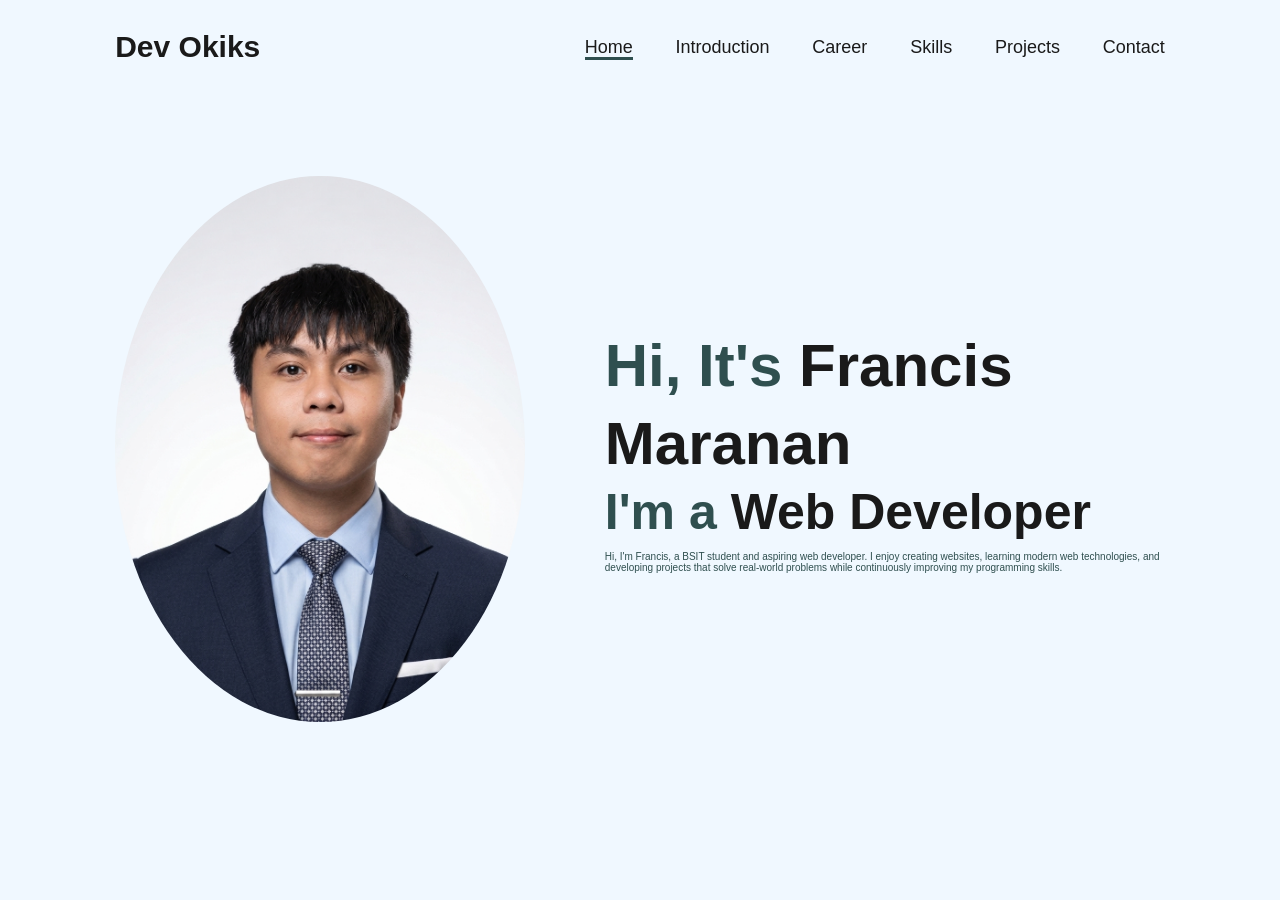
==== index.html @ 7213da3c "introduction working" ====
<!DOCTYPE html>
<html lang="en">
<head>
    <meta charset="UTF-8">
    <meta name="viewport" content="width=device-width, initial-scale=1.0">
    <link rel="stylesheet" href="css/style.css">
    <title>Portfolio</title>
</head>
<body>
    <header>
        <a href="#" class="logo">Dev Okiks</a>

        <nav>
            <a href="" class="active">Home</a>
            <a href="/views/introduction.html">Introduction</a>
            <a href="#">Career</a>
            <a href="#">Skills</a>
            <a href="#">Projects</a>
            <a href="#">Contact</a>
        </nav>
    </header>
    <section class="home">
        <div class="home-img">
            <img src="assets/images/profile.png" alt="">
        </div>
        <div class="home-content">
            <h1>Hi, It's <span>Francis Maranan</span></h1>
            <h3 class="typing-text">I'm a <span> </span></h3>
            <p>Hi, I'm Francis, a BSIT student and aspiring web developer. I enjoy creating websites, learning modern web technologies, and developing projects that solve real-world problems while continuously improving my programming skills.</p>
        </div>
    </section>
</body>
</html>
---- css/style.css ----
*{
    margin: 0;
    padding: 0;
    box-sizing: border-box;
    text-decoration: none;
    border: none;
    outline: none;
    font-family: 'Poppins', sans-serif;
}

html{
    font-size: 62.5%;
}

body{
    width: 100%;
    height: 100vh;
    overflow-x: hidden;
    background-color: aliceblue;
    color: #2F4F4F;
}

header{
    margin-top: 20px;
    position: fixed;
    top: 0;
    left: 0;
    width: 100%;
    padding: 1rem 9%;
    background-color: transparent;
    filter: drop-shadow(10px);
    display: flex;
    justify-content: space-between;
    align-items: center;
    z-index: 100;
}

.logo{
    font-size: 3rem;
    color: #1A1A1A ;
    font-weight: 800;
    cursor: pointer;
    transition: 0.5 ease;
}

.logo:hover{
    transform: scale(1.1);
}

nav a{
    font-size: 1.8rem;
    color: #1A1A1A  ;
    margin-left: 4rem;
    font-weight: 500;
    transition: 0.3 ease;
    border-bottom: 3px solid transparent;
}

nav a:hover,
nav a.active{
    color: #1A1A1A;
    border-bottom: 3px solid #2F4F4F;

}

section{
    min-height: 100vh;
    padding: 5rem 9% 5rem;
}

.home{
    display: flex;
    justify-content: center;
    align-items: center;
    gap: 8rem;
    background-color: aliceblue;
}

.home .home-content h1{
    font-size: 6rem;
    font-weight: 700;
    line-height: 1.3;
}

span{
    color: #1A1A1A;
}

.home-content h3{
    font-size: 5rem;
    margin-bottom: 1rem;
    font-weight: 700;
}

.home-img{
    border-radius: 50%;
}

.home-img img{
    position: relative;
    width: 32vw;
    border-radius: 50%;
    box-shadow: 0 0 25px solid #1A1A1A;
    cursor: pointer;
    transition: 0.2s linear;
}

.home-img img:hover{
    font-size: 1.8rem;
    font-weight: 500;
}

.typing-text{
    font-size: 34px;
    font-weight: 600;
    min-width: 280px;
}

.typing-text span{
    position: relative;
}

.typing-text span::before{
    content: "Web Developer";
    color: #1A1A1A; 
}
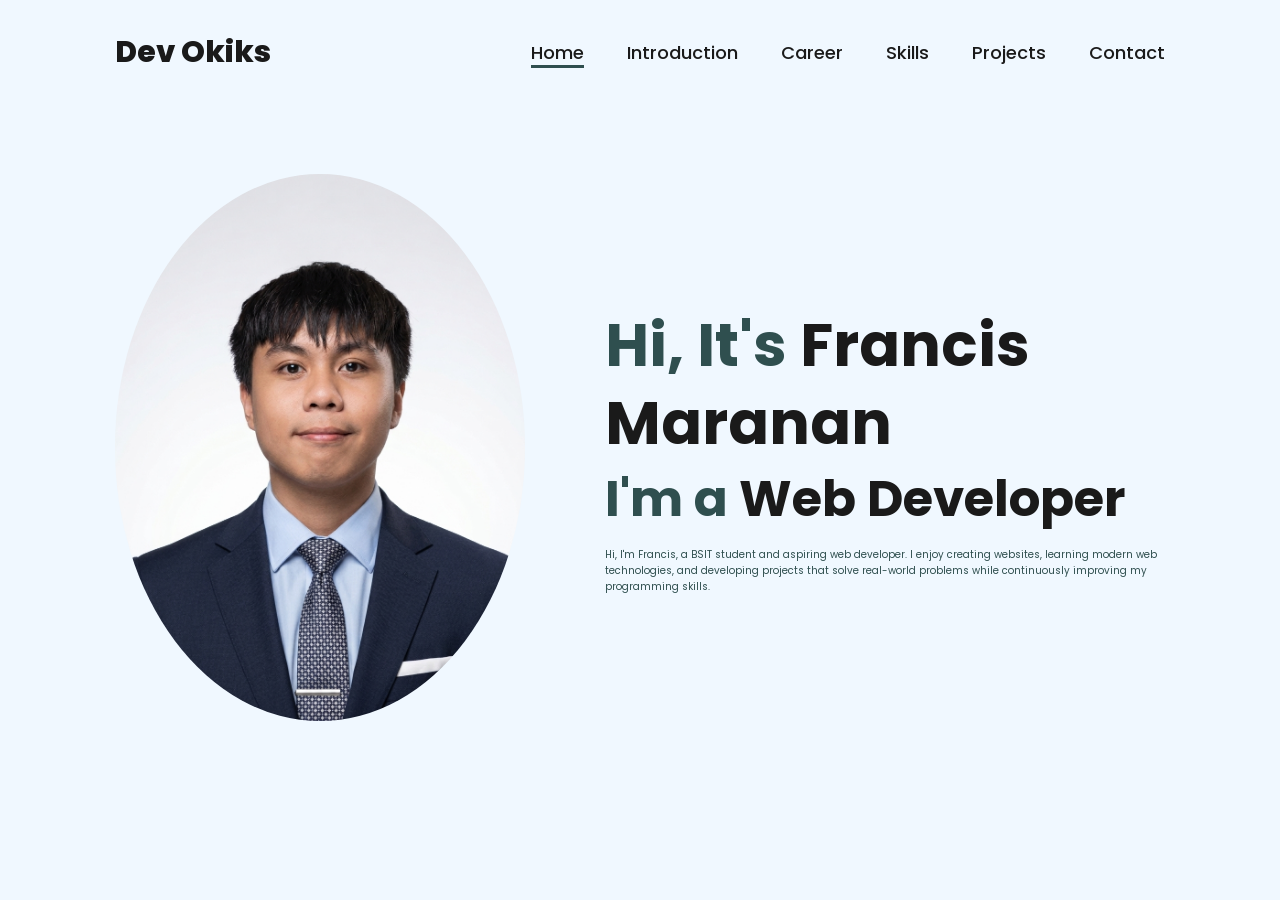
==== commit 7b6a2241: "Views Have been updated all working" ====
--- a/index.html
+++ b/index.html
@@ -4,6 +4,7 @@
     <meta charset="UTF-8">
     <meta name="viewport" content="width=device-width, initial-scale=1.0">
     <link rel="stylesheet" href="css/style.css">
+    <link rel="stylesheet" href="https://cdnjs.cloudflare.com/ajax/libs/font-awesome/6.5.2/css/all.min.css">
     <title>Portfolio</title>
 </head>
 <body>
@@ -12,11 +13,11 @@
 
         <nav>
             <a href="" class="active">Home</a>
-            <a href="/views/introduction.html">Introduction</a>
-            <a href="#">Career</a>
-            <a href="#">Skills</a>
-            <a href="#">Projects</a>
-            <a href="#">Contact</a>
+            <a href="views/introduction.html">Introduction</a>
+            <a href="views/career.html">Career</a>
+            <a href="views/skills.html">Skills</a>
+            <a href="views/skills.html">Projects</a>
+            <a href="views/contact.html">Contact</a>
         </nav>
     </header>
     <section class="home">
--- a/css/style.css
+++ b/css/style.css
@@ -1,3 +1,5 @@
+@import url('https://fonts.googleapis.com/css2?family=Poppins%3Awght%40100%3B200%3B300%3B400%3B500%3B600&display=swap%27%29%3B');
+
 *{
     margin: 0;
     padding: 0;
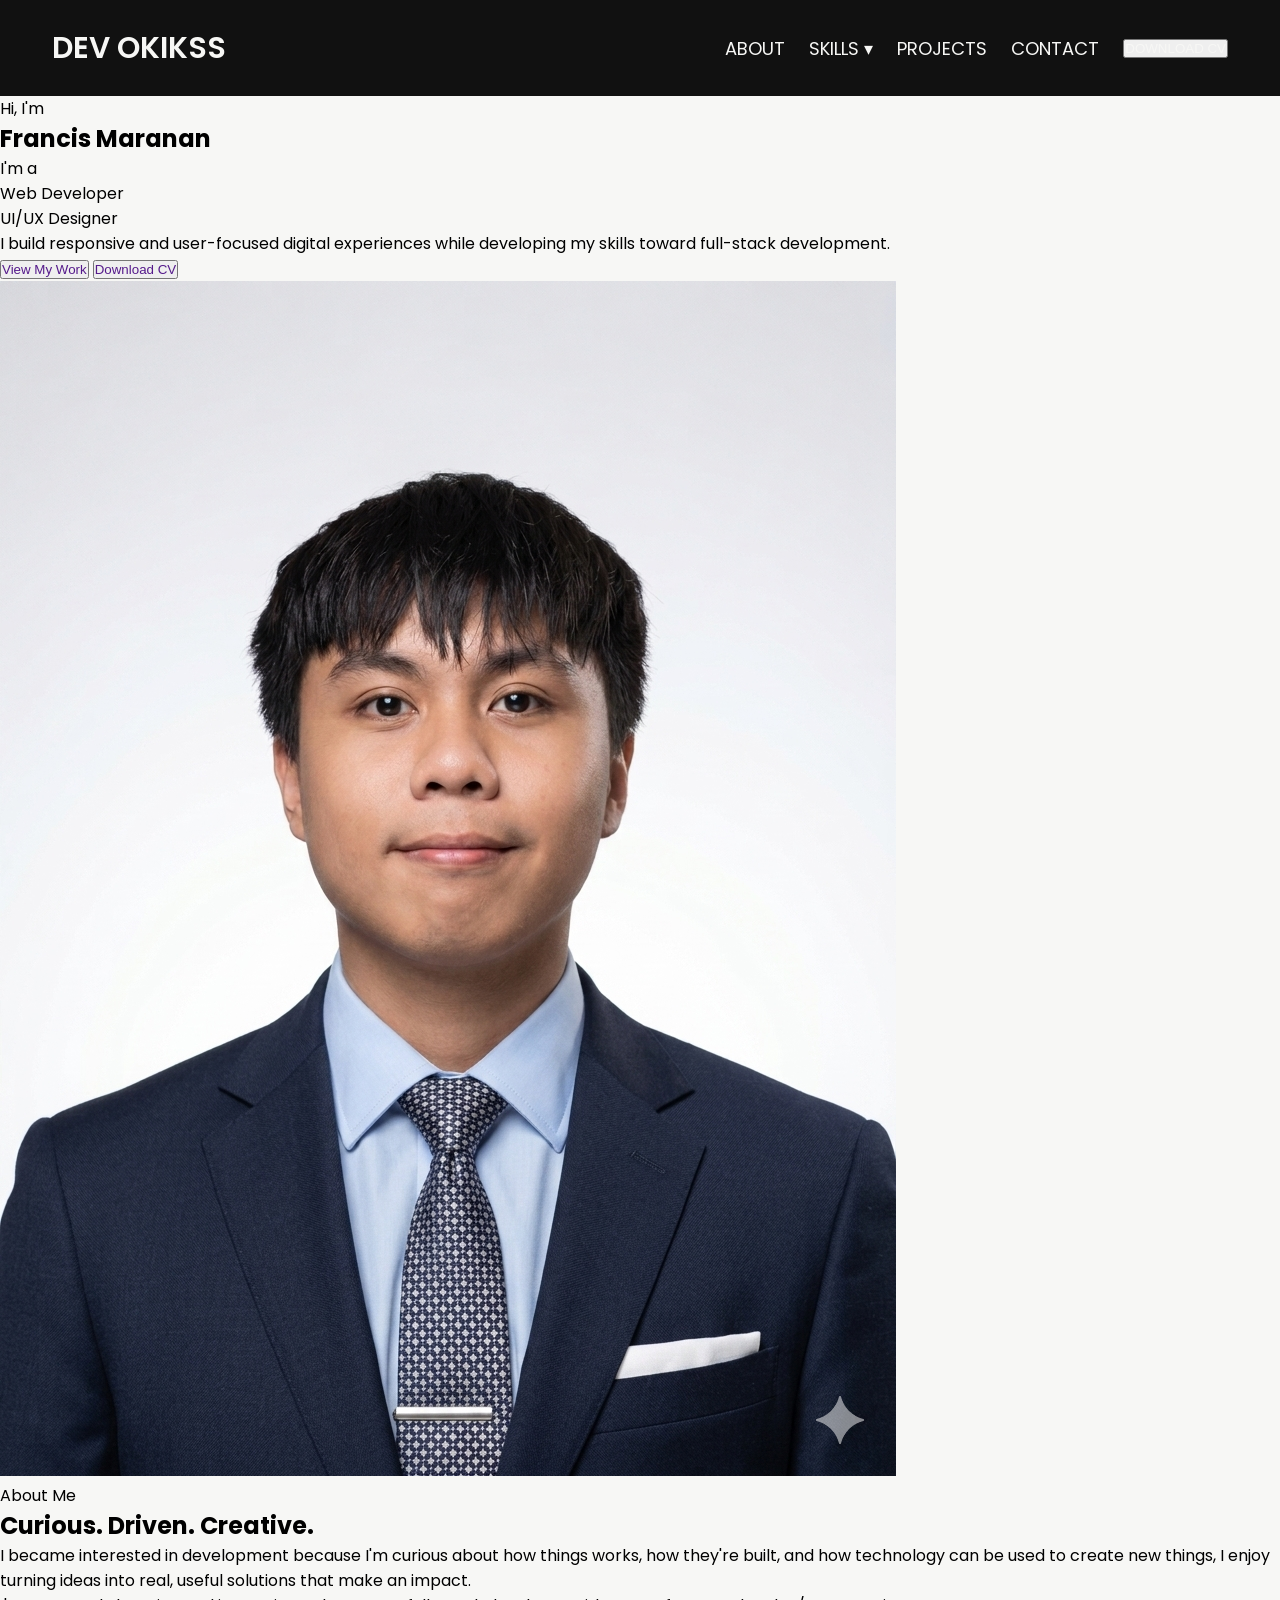
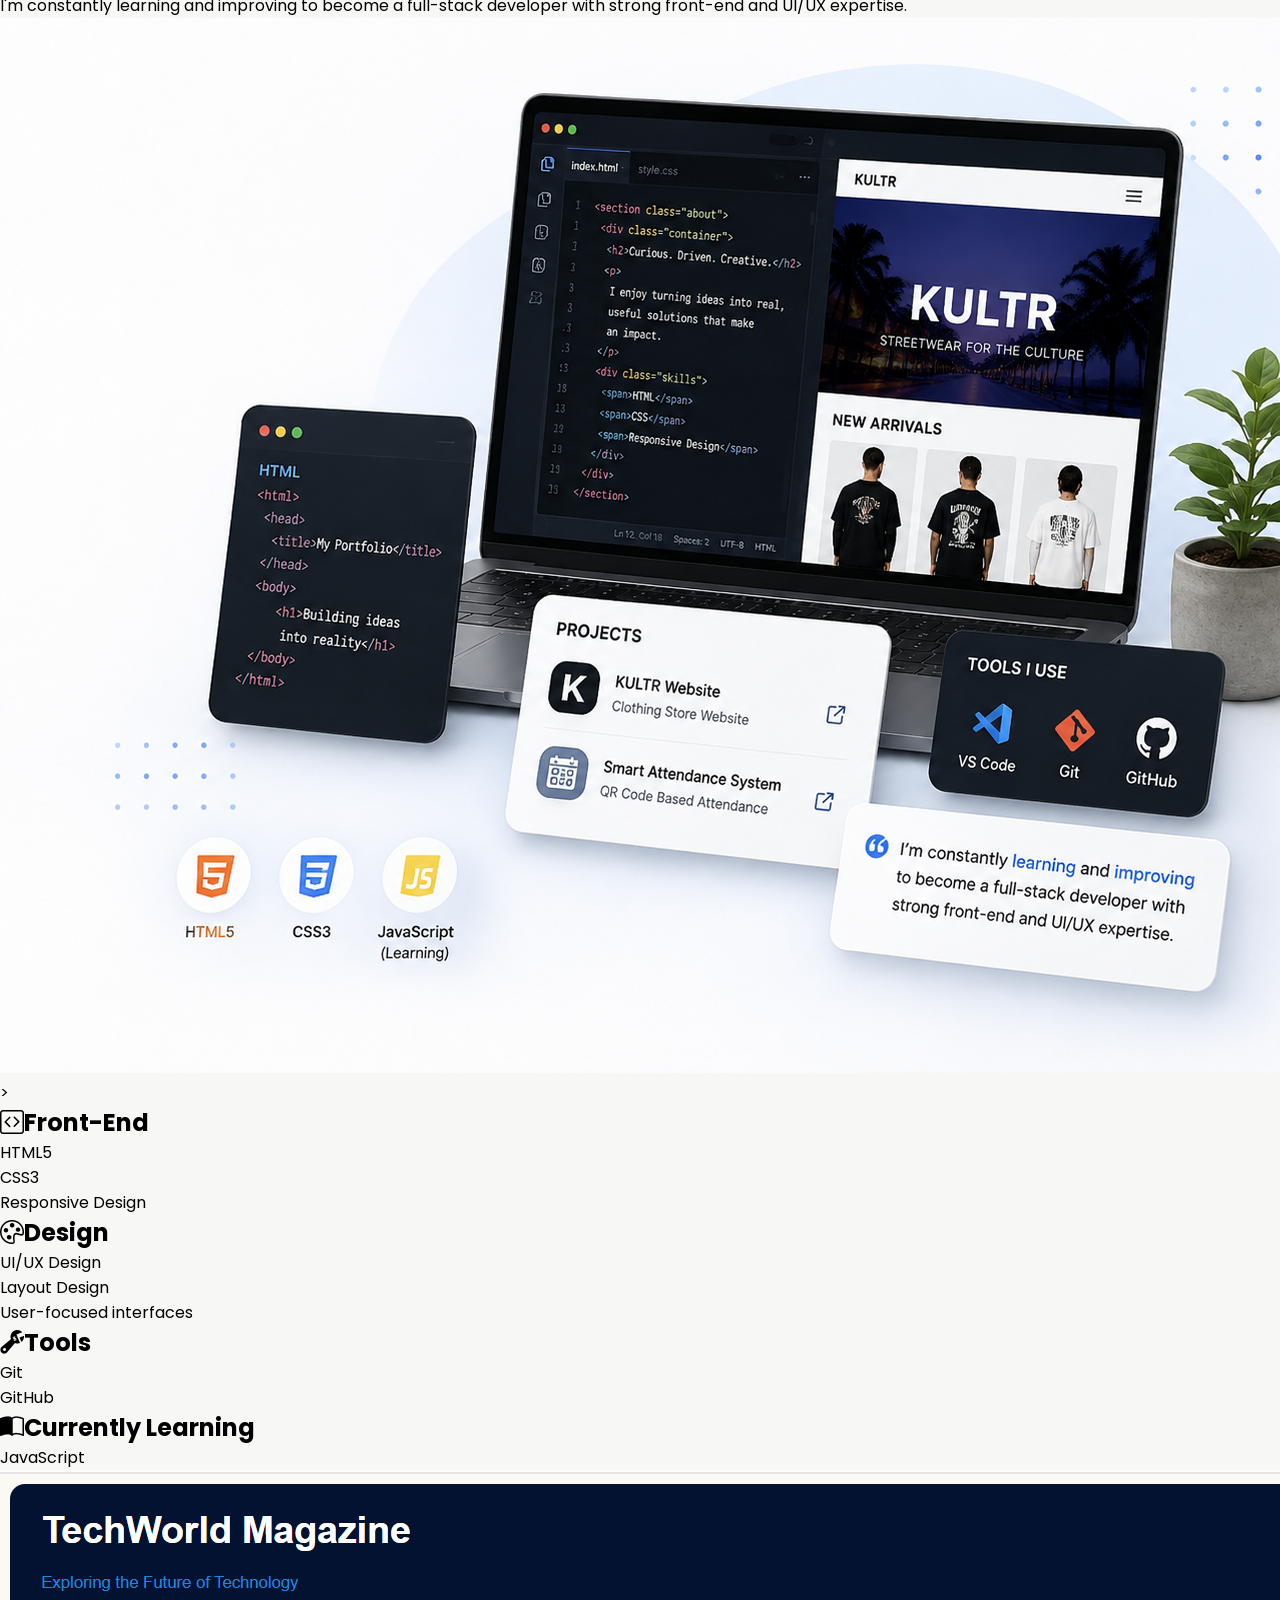
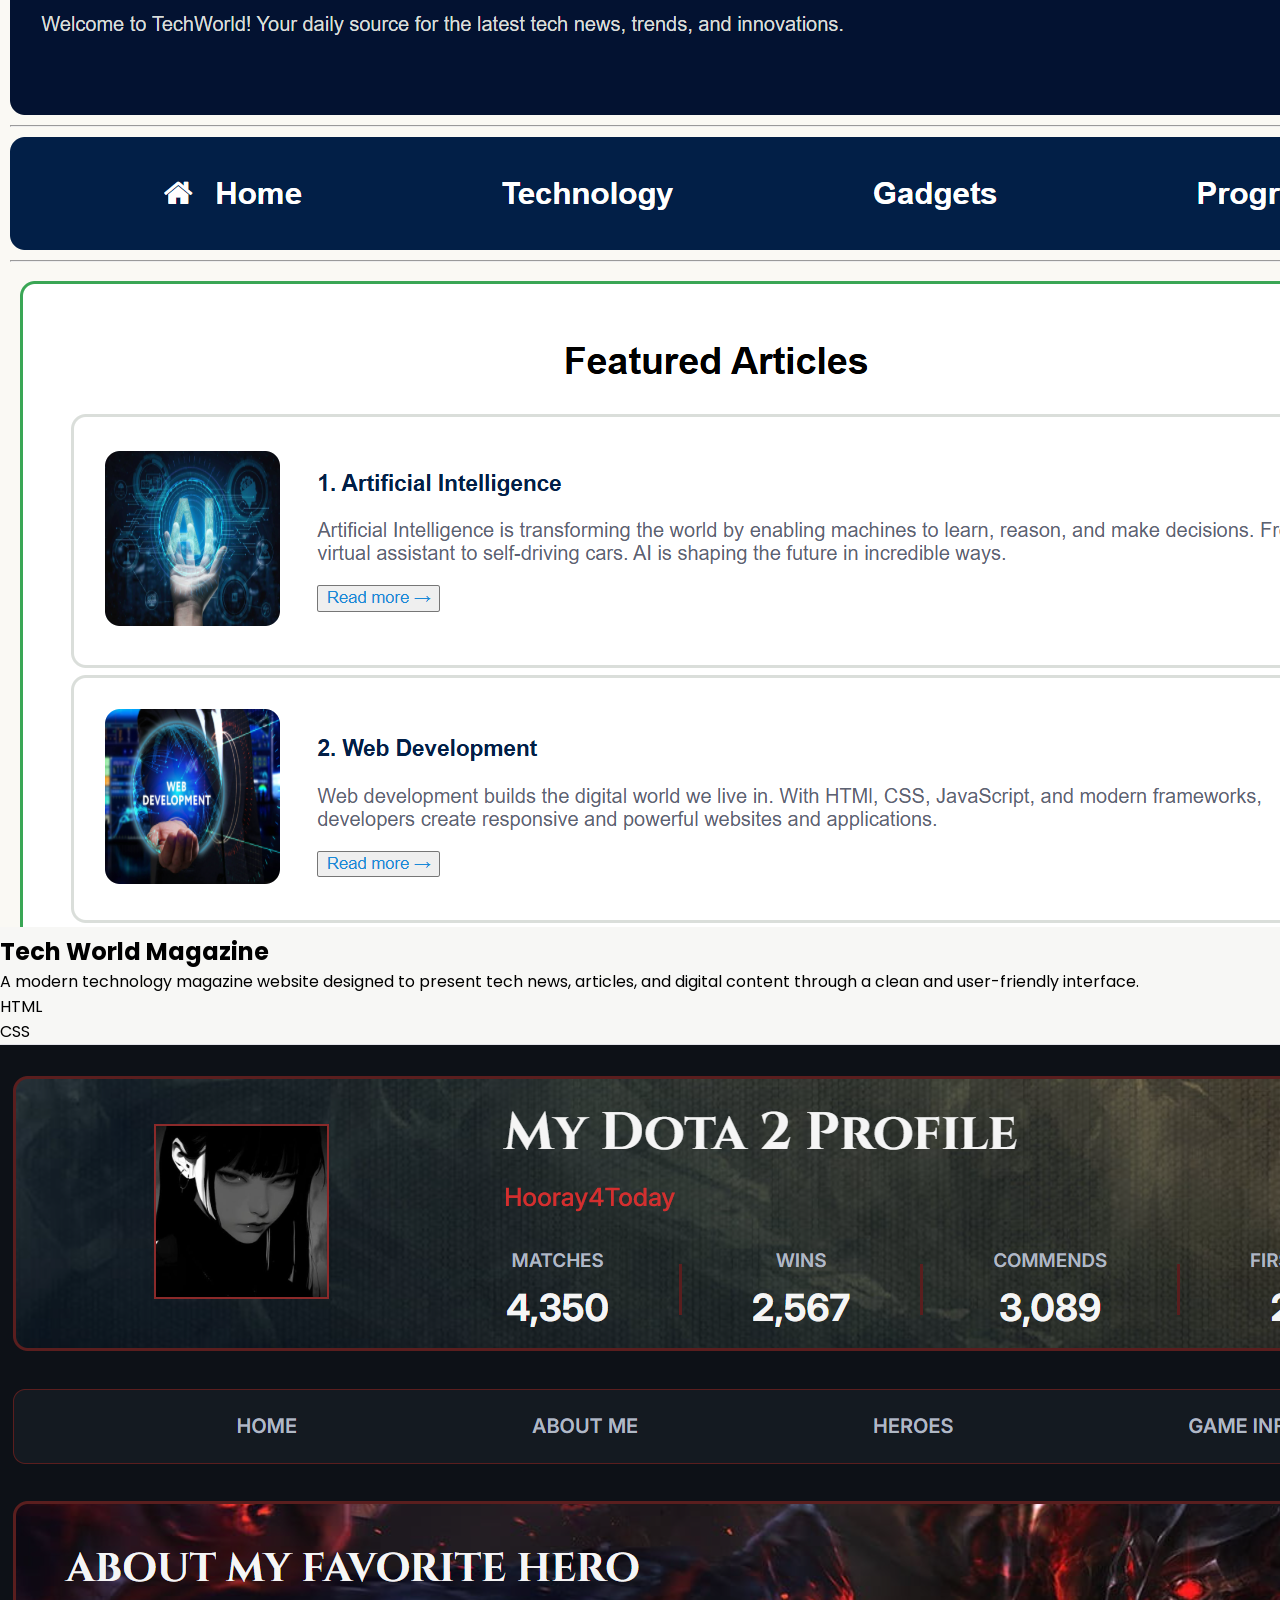
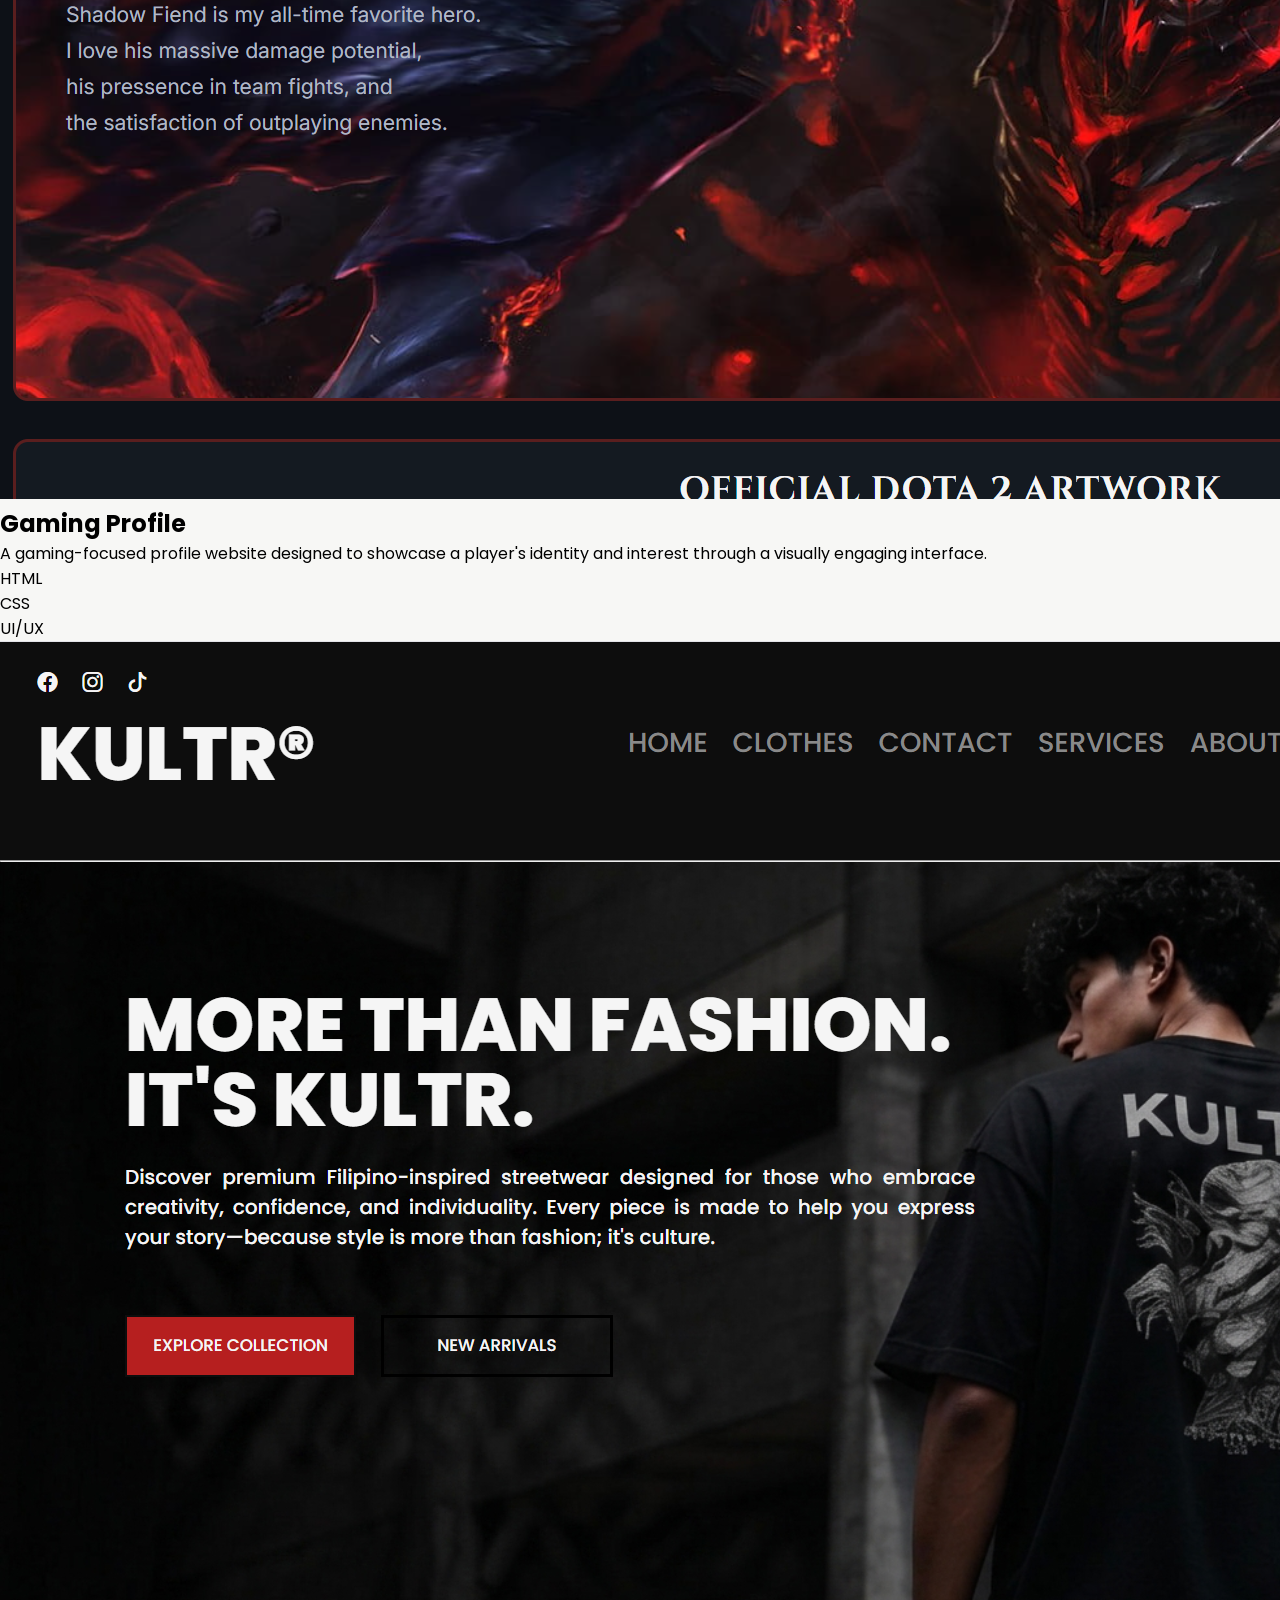
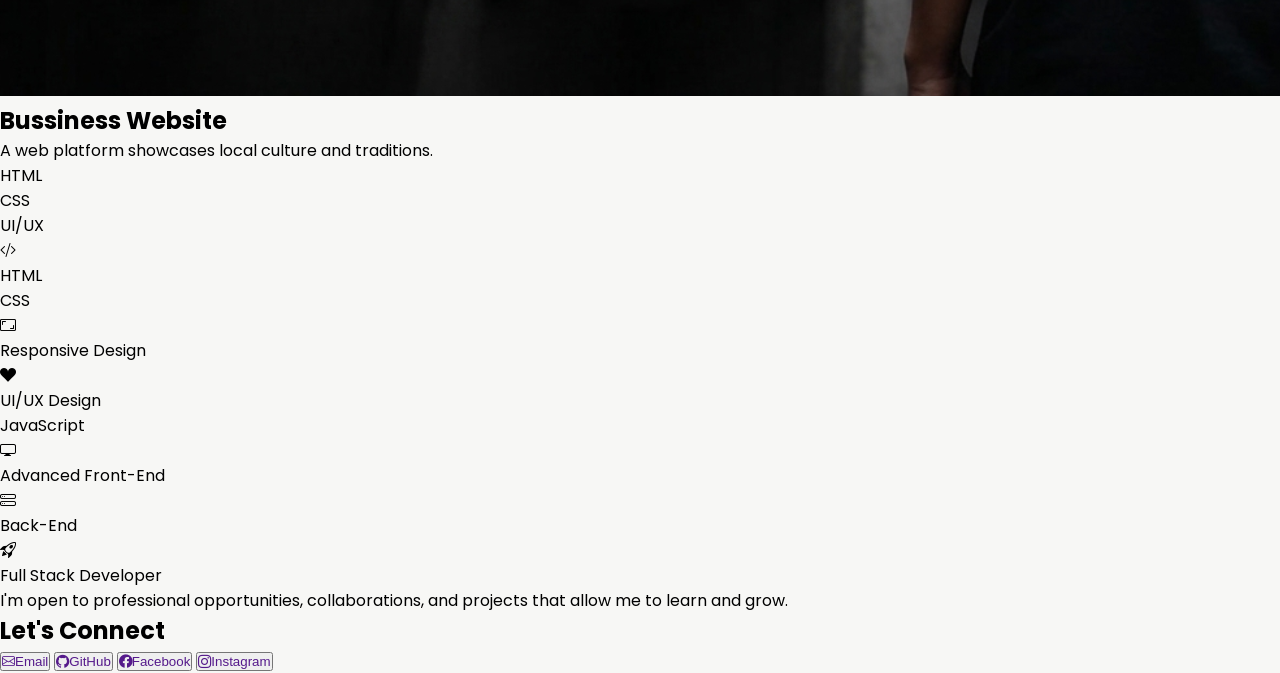
==== commit d126c75a: "improving my personal portfolio" ====
--- a/index.html
+++ b/index.html
@@ -3,32 +3,221 @@
 <head>
     <meta charset="UTF-8">
     <meta name="viewport" content="width=device-width, initial-scale=1.0">
-    <link rel="stylesheet" href="css/style.css">
-    <link rel="stylesheet" href="https://cdnjs.cloudflare.com/ajax/libs/font-awesome/6.5.2/css/all.min.css">
-    <title>Portfolio</title>
+    <link rel="stylesheet" href="https://cdn.jsdelivr.net/npm/bootstrap-icons@1.13.1/font/bootstrap-icons.min.css">
+    <link rel="stylesheet" href="css/index.css">
+    <link rel="icon" type="image/png" href="assets/images/first-page-images/ChatGPT Image Jul 29, 2026, 11_13_19 PM.png">
+    <title>Dev Okikss</title>
 </head>
 <body>
     <header>
-        <a href="#" class="logo">Dev Okiks</a>
-
+        <!-- navbar section -->
         <nav>
-            <a href="" class="active">Home</a>
-            <a href="views/introduction.html">Introduction</a>
-            <a href="views/career.html">Career</a>
-            <a href="views/skills.html">Skills</a>
-            <a href="views/skills.html">Projects</a>
-            <a href="views/contact.html">Contact</a>
+            <!-- logo section -->
+            <a href="index.html" class="logo">DEV OKIKSS</a>
+
+            <!-- Main navigation -->
+            <ul>
+                <li><a href="#">About</a></li>
+                <li><a href="#">Skills &#9662;</a></li> 
+                <li><a href="#">Projects</a></li>
+                <li><a href="#">Contact</a></li>
+                
+                <button>
+                <a download="" href="#">Download CV</a>
+                </button>
+            </ul>
         </nav>
     </header>
-    <section class="home">
-        <div class="home-img">
-            <img src="assets/images/profile.png" alt="">
-        </div>
-        <div class="home-content">
-            <h1>Hi, It's <span>Francis Maranan</span></h1>
-            <h3 class="typing-text">I'm a <span> </span></h3>
-            <p>Hi, I'm Francis, a BSIT student and aspiring web developer. I enjoy creating websites, learning modern web technologies, and developing projects that solve real-world problems while continuously improving my programming skills.</p>
-        </div>
-    </section>
+
+    <main>
+
+        <!-- Profile Section -->
+        <section id="profile">
+            <div class="left-details">
+                <p>Hi, I'm</p>
+                <h1>Francis Maranan</h1>
+                <div class="wrapper">
+                    <div class="static-text">I'm a</div>
+                    <ul class="dynamic-texts">
+                        <li><span>Web Developer</span></li>
+                        <li><span>UI/UX Designer</span></li>
+                    </ul>
+                </div>
+                <p aboutme-details>
+                    I build responsive and user-focused digital experiences while developing my skills toward full-stack development.
+                </p>
+
+                <div class="viewworl-cv">
+                    <button class="my-work"><a href="">View My Work</a></button>
+                    <button class="cv"><a download="" href="">Download CV</a></button>
+                </div>
+            </div>
+            
+            <div class="right-image">
+                <img src="/assets/images/first-page-images/Professional profile.png" alt="profile picture">
+            </div>
+        </section>
+
+
+        <!-- about section -->
+        <section id="about">
+            <div class="aboutme-left">
+                <p>About Me</p>
+                <h1>Curious. Driven. Creative.</h1>
+                <p class="aboutme-details">
+                    I became interested in development because I'm curious about how things works, how they're built, and how technology can be used to create new things, I enjoy turning ideas into real, useful solutions that make an impact.
+                </p>
+
+                <p class="aboutme-details">
+                    I'm constantly learning and improving to become a full-stack developer with strong front-end and UI/UX expertise.
+                </p>
+            </div>
+
+            <img src="assets/images/first-page-images/aboutme-image.png" alt="">
+        </section>
+        <!-- skills -->
+        <section id="skills">
+            <div class="skills-card">>
+                <h1><i class="bi bi-code-square"></i>Front-End</h1>
+                <ul>
+                    <li>HTML5</li>
+                    <li>CSS3</li>
+                    <li>Responsive Design</li>
+                </ul>
+            </div>
+
+
+            <div class="skills-card">
+                <h1><i class="bi bi-palette"></i>Design</h1>
+                <ul>
+                    <li>UI/UX Design</li>
+                    <li>Layout Design</li>
+                    <li>User-focused interfaces</li>
+                </ul>
+            </div>
+
+            <div class="skills-card">
+                <h1><i class="bi bi-wrench-adjustable"></i>Tools</h1>
+                <ul>
+                    <li>Git</li>
+                    <li>GitHub</li>
+                </ul>
+            </div>
+
+            <div class="skills-card">
+                <h1><i class="bi bi-book-half"></i>Currently Learning</h1>
+                <ul>
+                    <li>JavaScript</li>
+                </ul>
+            </div>
+        </section>
+        
+        <!-- featured section -->
+        <section id="featured-projects">
+            <!-- tech world magazine -->
+            <div class="feature-container">
+                <img src="assets/images/first-page-images/featured-image-1.png" alt="TechWorldMagazine">
+                <div class="project-details">
+                    <h1>Tech World Magazine</h1>
+                    <p>A modern technology magazine website designed to present tech news, articles, and digital content through a clean and user-friendly interface.</p>
+                    <ul>
+                        <li>HTML</li>
+                        <li>CSS</li>
+                    </ul>
+                </div>
+            </div>
+
+            <!-- gaming profile -->
+            <div class="feature-container">
+                <img src="assets/images/first-page-images/featured-image-2.png" alt="Gaming Profile">
+                <div class="project-details">
+                    <h1>Gaming Profile</h1>
+                    <p>A gaming-focused profile website designed to showcase a player's identity and interest through a visually engaging interface.</p>
+                    <ul>
+                        <li>HTML</li>
+                        <li>CSS</li>
+                        <li>UI/UX</li>
+                    </ul>
+                </div>
+            </div>
+
+            <!-- KULTR business website -->
+            <div class="feature-container">
+                <img src="assets/images/first-page-images/featured-image-3.png" alt="KULTR">
+                <div class="project-details">
+                    <h1>Bussiness Website</h1>
+                    <p>A web platform showcases local culture and traditions.</p>
+                    <ul>
+                        <li>HTML</li>
+                        <li>CSS</li>
+                        <li>UI/UX</li>
+                    </ul>
+                </div>
+            </div>
+        </section>
+
+            <!-- learning journey section -->
+        <section id="learning-journey">
+            <!-- html -->
+            <div class="tech-container">
+                <i class="bi bi-code-slash"></i>
+                <p>HTML</p>
+            </div>
+            <!-- css -->
+            <div class="tech-container">
+                <i class="bi bi-css"></i>
+                <p>CSS</p>
+            </div>
+            <!-- responsive -->
+            <div class="tech-container">
+                <i class="bi bi-aspect-ratio"></i>
+                <p>Responsive Design</p>
+            </div>
+            <!-- ui/ux design -->
+            <div class="tech-container">
+                <i class="bi bi-suit-heart-fill"></i>   
+                <p>UI/UX Design</p>
+            </div>
+
+            <!-- javascript -->
+            <div class="tech-container">
+                <i class="bi bi-javascript"></i>
+                <p>JavaScript</p>
+            </div>
+            <!-- Advanced Front-End -->
+            <div class="tech-container">
+                <i class="bi bi-display"></i>
+                <p>Advanced Front-End</p>
+            </div>
+            <!-- Back-End -->
+            <div class="tech-container">
+                <i class="bi bi-hdd-stack"></i>
+                <p>Back-End</p>
+            </div>
+            <!-- full stack -->
+            <div class="tech-container">
+                <i class="bi bi-rocket-takeoff"></i>
+                <p>Full Stack Developer</p>
+            </div>
+        </section>
+
+        <!-- Contact section -->
+        <section id="lets-connect">
+            <p>I'm open to professional opportunities, collaborations, and projects that allow me to learn and grow.</p>
+            <div>
+                <h1>Let's Connect</h1>
+                <div class="social-media">
+                    <button><a href=""><i class="bi bi-envelope"></i>Email</a></button>
+                    <button><a href=""><i class="bi bi-github"></i>GitHub</a></button>
+                    <button><a href=""><i class="bi bi-facebook"></i>Facebook</a></button>
+                    <button><a href=""><i class="bi bi-instagram"></i>Instagram</a></button>
+                </div>
+            </div>
+        </section>
+    </main>
+
+    <footer>
+
+    </footer>
 </body>
 </html>
--- a/css/index.css
+++ b/css/index.css
@@ -0,0 +1,78 @@
+@import url('https://fonts.googleapis.com/css2?family=Poppins:ital,wght@0,100;0,200;0,300;0,400;0,500;0,600;0,700;0,800;0,900;1,100;1,200;1,300;1,400;1,500;1,600;1,700;1,800;1,900&display=swap');
+
+:root{
+    --text-color: #111111;
+    --bg-color: #F7F7F5;
+    --accent-color: #2563EB;
+    --sub-color: #6B7280;
+}
+
+*{
+    margin: 0;
+    padding: 0;
+    box-sizing: border-box;
+    list-style: none;
+    text-decoration: none;
+}
+*::-webkit-scrollbar{
+    display: none;
+}
+
+body{
+    background-color: var(--bg-color);
+    font-family: "Poppins", sans-serif;
+    max-width: 1540px;
+}
+
+/* navigation */
+nav{
+    display: flex;
+    justify-content: space-between;
+    align-items: center;
+    height: 60px;
+    padding: 3rem 3.25rem;
+    background-color: var(--text-color);
+}
+
+nav .logo{
+    font-size: 1.25rem;
+    font-weight: 600;
+    transition: 0.2s;
+    font-size: clamp(1.875rem, 1vw + 0.2rem, 1.125rem);
+}
+
+nav .logo:hover{
+    text-shadow: 0px 0px 10px rgba(255, 255, 255, 0.8);
+}
+
+nav a{
+   color: var(--bg-color);
+   text-transform: uppercase;
+}
+
+nav ul{
+    display: flex;
+    justify-content: center;
+    align-items: center;
+    gap: 1.50rem;
+}
+
+nav ul li a{
+    font-weight: 400;
+    font-size: clamp(0.875rem, 1vw + 0.5rem, 1.125rem);
+}
+
+
+
+
+
+
+
+
+
+
+
+
+
+
+
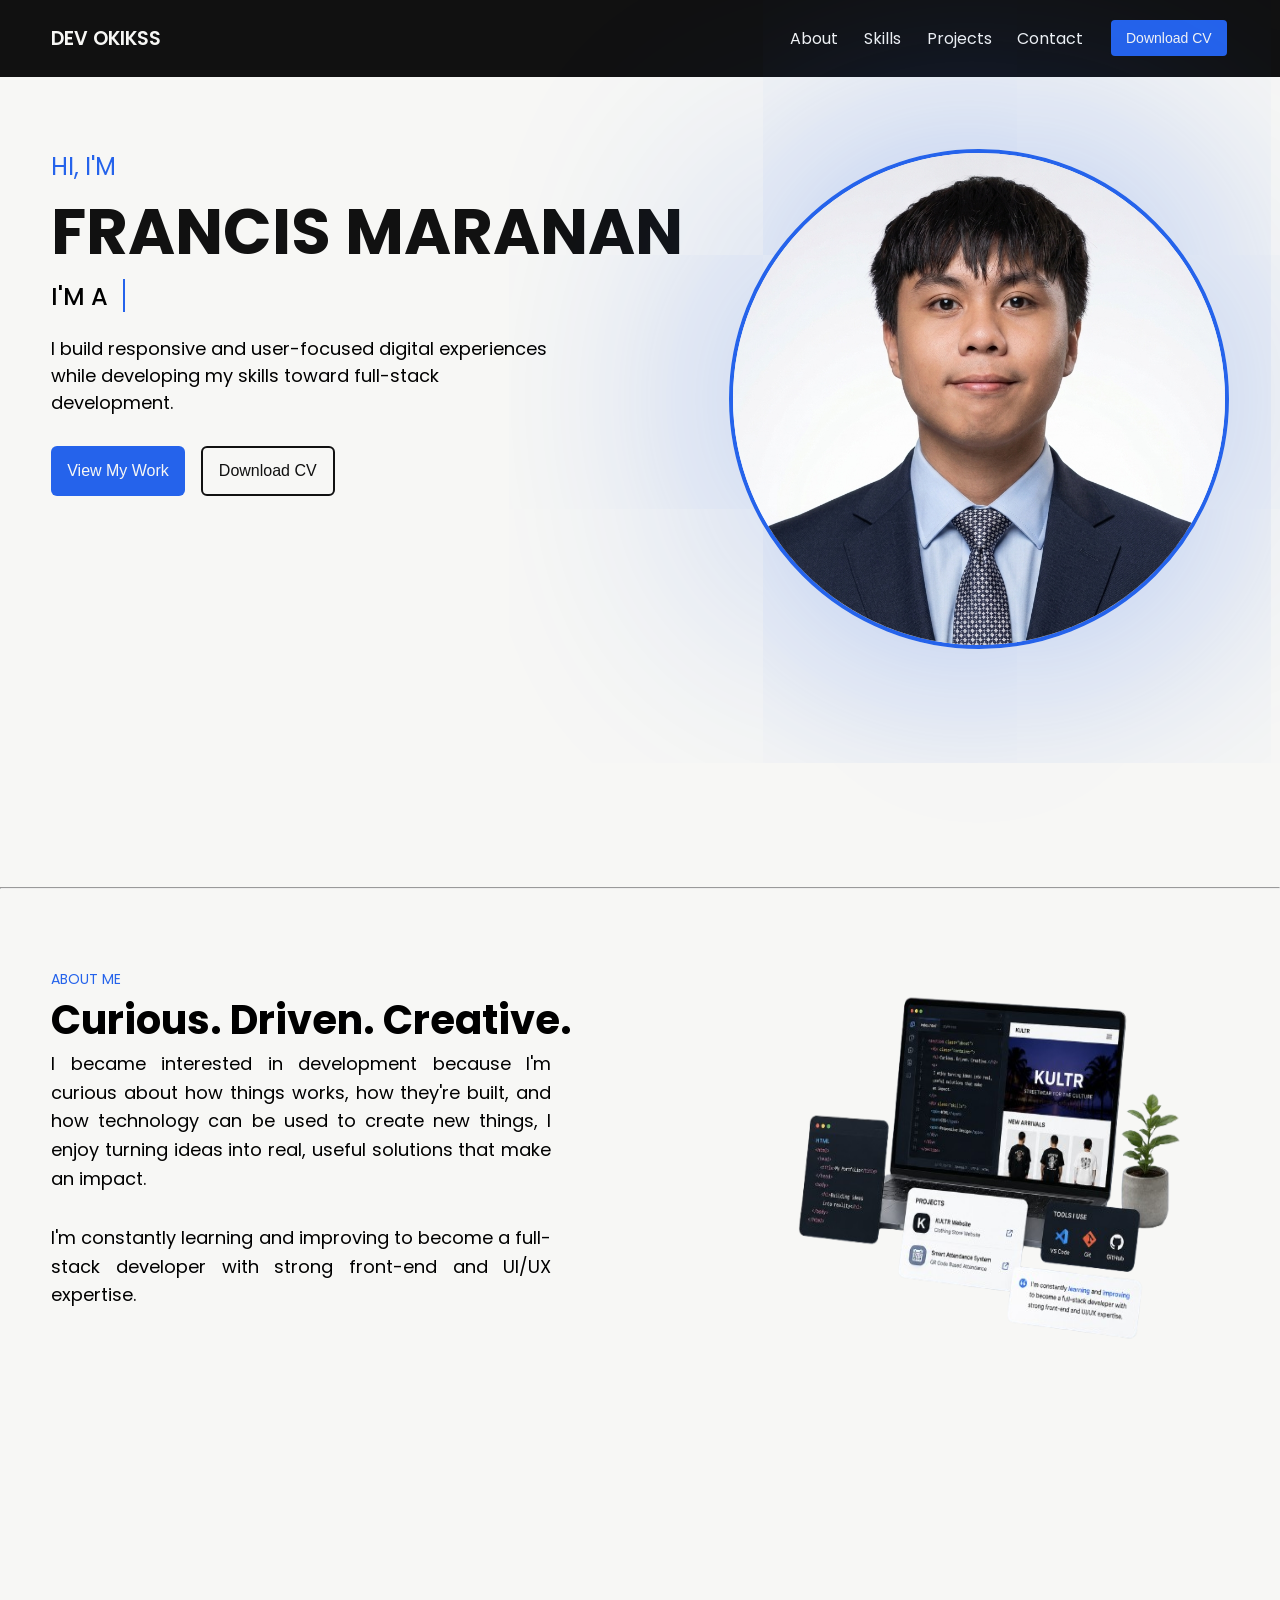
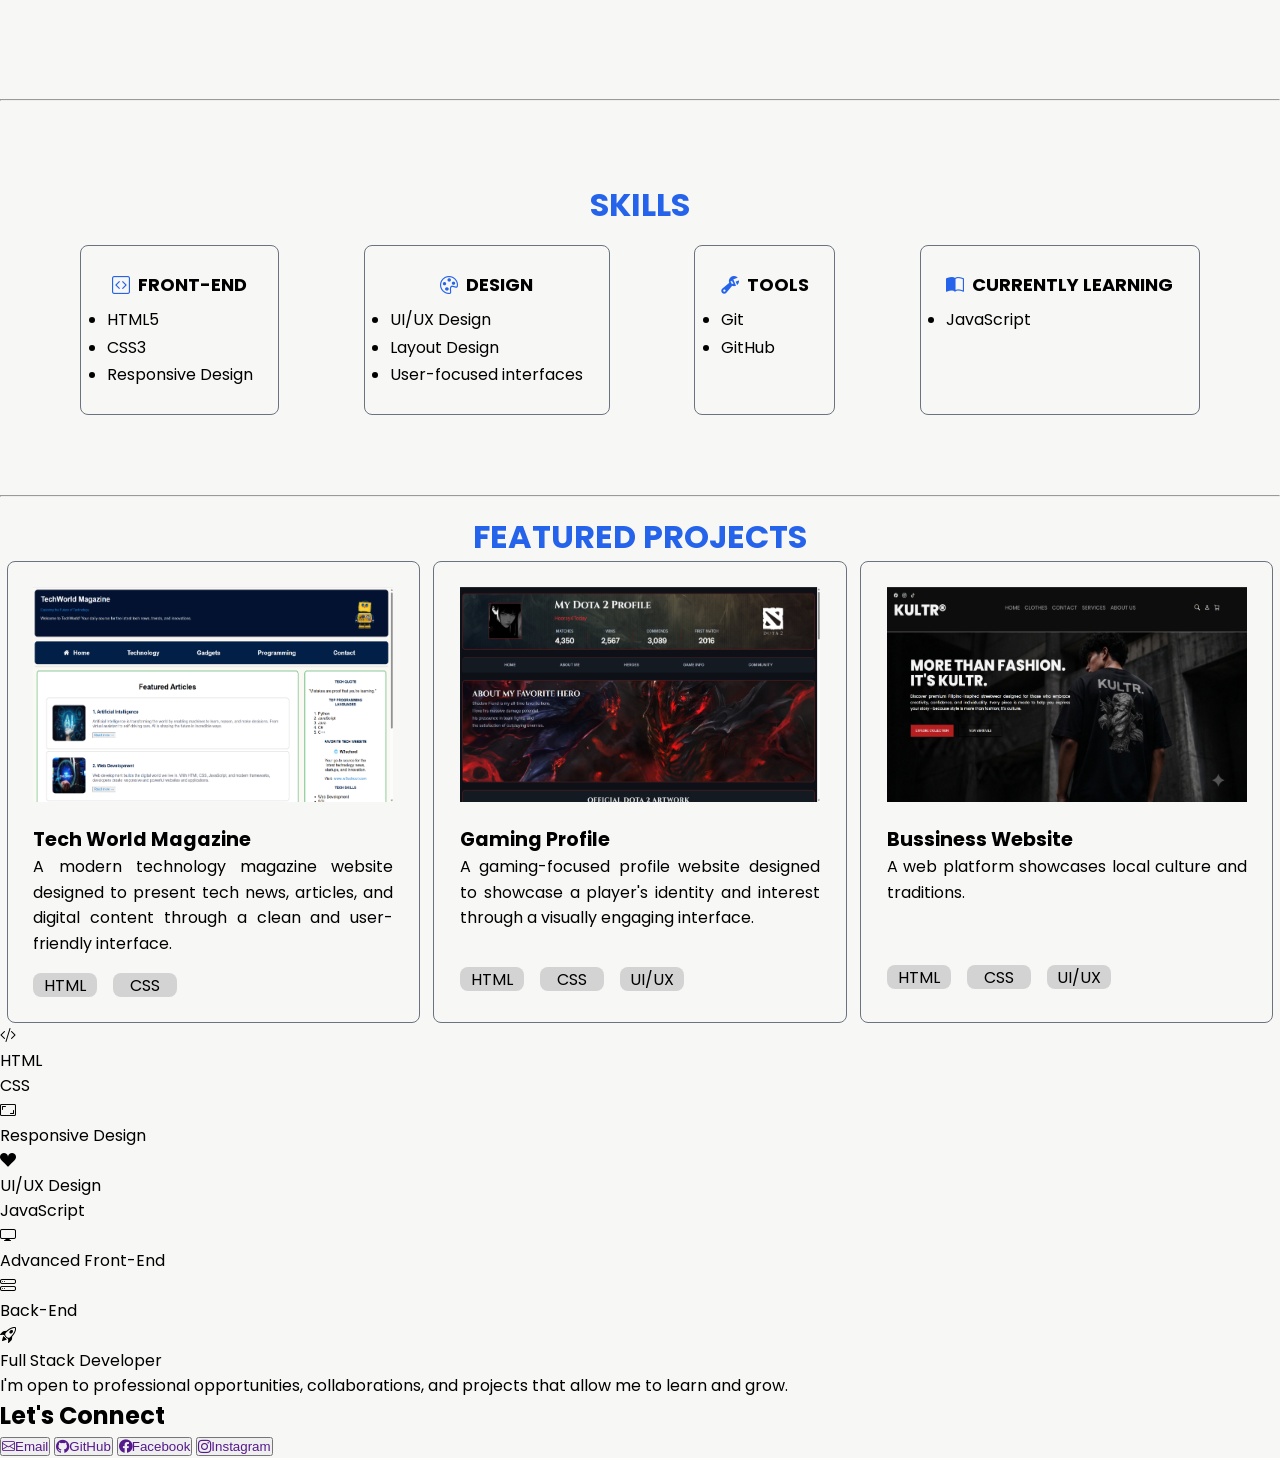
==== commit 06dd582e: "finish the skills, about me, and featured collections" ====
--- a/index.html
+++ b/index.html
@@ -17,13 +17,13 @@
 
             <!-- Main navigation -->
             <ul>
-                <li><a href="#">About</a></li>
-                <li><a href="#">Skills &#9662;</a></li> 
-                <li><a href="#">Projects</a></li>
-                <li><a href="#">Contact</a></li>
+                <li><a href="#about">About</a></li>
+                <li><a href="#skills">Skills</a></li> 
+                <li><a href="#featured-projects">Projects</a></li>
+                <li><a href="#lets-connect">Contact</a></li>
                 
                 <button>
-                <a download="" href="#">Download CV</a>
+                    <a download="" href="#">Download CV</a>
                 </button>
             </ul>
         </nav>
@@ -34,7 +34,7 @@
         <!-- Profile Section -->
         <section id="profile">
             <div class="left-details">
-                <p>Hi, I'm</p>
+                <p class="sub-1">Hi, I'm</p>
                 <h1>Francis Maranan</h1>
                 <div class="wrapper">
                     <div class="static-text">I'm a</div>
@@ -43,7 +43,7 @@
                         <li><span>UI/UX Designer</span></li>
                     </ul>
                 </div>
-                <p aboutme-details>
+                <p class="aboutme-details">
                     I build responsive and user-focused digital experiences while developing my skills toward full-stack development.
                 </p>
 
@@ -56,13 +56,13 @@
             <div class="right-image">
                 <img src="/assets/images/first-page-images/Professional profile.png" alt="profile picture">
             </div>
-        </section>
+        </section><hr>
 
 
         <!-- about section -->
         <section id="about">
             <div class="aboutme-left">
-                <p>About Me</p>
+                <p class="sub-heading">About Me</p>
                 <h1>Curious. Driven. Creative.</h1>
                 <p class="aboutme-details">
                     I became interested in development because I'm curious about how things works, how they're built, and how technology can be used to create new things, I enjoy turning ideas into real, useful solutions that make an impact.
@@ -73,85 +73,94 @@
                 </p>
             </div>
 
-            <img src="assets/images/first-page-images/aboutme-image.png" alt="">
-        </section>
+            <img src="assets/images/first-page-images/testing-about-image.png" alt="">
+        </section><hr>
+
         <!-- skills -->
         <section id="skills">
-            <div class="skills-card">>
-                <h1><i class="bi bi-code-square"></i>Front-End</h1>
-                <ul>
-                    <li>HTML5</li>
-                    <li>CSS3</li>
-                    <li>Responsive Design</li>
-                </ul>
-            </div>
-
-
-            <div class="skills-card">
-                <h1><i class="bi bi-palette"></i>Design</h1>
-                <ul>
-                    <li>UI/UX Design</li>
-                    <li>Layout Design</li>
-                    <li>User-focused interfaces</li>
-                </ul>
-            </div>
-
-            <div class="skills-card">
-                <h1><i class="bi bi-wrench-adjustable"></i>Tools</h1>
-                <ul>
-                    <li>Git</li>
-                    <li>GitHub</li>
-                </ul>
-            </div>
-
-            <div class="skills-card">
-                <h1><i class="bi bi-book-half"></i>Currently Learning</h1>
-                <ul>
-                    <li>JavaScript</li>
-                </ul>
-            </div>
-        </section>
+            <h1>Skills</h1>
+            <div class="skills-container">
+                <div class="skills-card">
+                    <h2><i class="bi bi-code-square"></i>Front-End</h2>
+                    <ul>
+                        <li>HTML5</li>
+                        <li>CSS3</li>
+                        <li>Responsive Design</li>
+                    </ul>
+                </div>
+
+
+                <div class="skills-card">
+                    <h2><i class="bi bi-palette"></i>Design</h2>
+                    <ul>
+                        <li>UI/UX Design</li>
+                        <li>Layout Design</li>
+                        <li>User-focused interfaces</li>
+                    </ul>
+                </div>
+
+                <div class="skills-card">
+                    <h2><i class="bi bi-wrench-adjustable"></i>Tools</h2>
+                    <ul>
+                        <li>Git</li>
+                        <li>GitHub</li>
+                    </ul>
+                </div>
+
+                <div class="skills-card">
+                    <h2><i class="bi bi-book-half"></i>Currently Learning</h2>
+                    <ul>
+                        <li>JavaScript</li>
+                    </ul>
+                </div>
+            </div>
+        </section><hr>
         
         <!-- featured section -->
         <section id="featured-projects">
+
+            <h1>Featured Projects</h1>
             <!-- tech world magazine -->
-            <div class="feature-container">
-                <img src="assets/images/first-page-images/featured-image-1.png" alt="TechWorldMagazine">
-                <div class="project-details">
-                    <h1>Tech World Magazine</h1>
-                    <p>A modern technology magazine website designed to present tech news, articles, and digital content through a clean and user-friendly interface.</p>
-                    <ul>
-                        <li>HTML</li>
-                        <li>CSS</li>
-                    </ul>
-                </div>
-            </div>
-
-            <!-- gaming profile -->
-            <div class="feature-container">
-                <img src="assets/images/first-page-images/featured-image-2.png" alt="Gaming Profile">
-                <div class="project-details">
-                    <h1>Gaming Profile</h1>
-                    <p>A gaming-focused profile website designed to showcase a player's identity and interest through a visually engaging interface.</p>
-                    <ul>
-                        <li>HTML</li>
-                        <li>CSS</li>
-                        <li>UI/UX</li>
-                    </ul>
-                </div>
-            </div>
-
-            <!-- KULTR business website -->
-            <div class="feature-container">
-                <img src="assets/images/first-page-images/featured-image-3.png" alt="KULTR">
-                <div class="project-details">
-                    <h1>Bussiness Website</h1>
-                    <p>A web platform showcases local culture and traditions.</p>
-                    <ul>
-                        <li>HTML</li>
-                        <li>CSS</li>
-                        <li>UI/UX</li>
-                    </ul>
+
+            <div class="feature-details">
+                <div class="feature-container">
+                    <img src="assets/images/first-page-images/featured-image-1.png" alt="TechWorldMagazine">
+                    <div class="project-details">
+                        <h2>Tech World Magazine</h2>
+                        <p>A modern technology magazine website designed to present tech news, articles, and digital content through a clean and user-friendly interface.</p>
+                        <ul>
+                            <li>HTML</li>
+                            <li>CSS</li>
+                        </ul>
+                    </div>
+                </div>
+
+                <!-- gaming profile -->
+                <div class="feature-container">
+                    <img src="assets/images/first-page-images/featured-image-2.png" alt="Gaming Profile">
+                    <div class="project-details">
+                        <h2>Gaming Profile</h2>
+                        <p>A gaming-focused profile website designed to showcase a player's identity and interest through a visually engaging interface.</p>
+                        <ul class="gaming">
+                            <li>HTML</li>
+                            <li>CSS</li>
+                            <li>UI/UX</li>
+                        </ul>
+                    </div>
+                </div>
+
+                <!-- KULTR business website -->
+                <div class="feature-container">
+                    <img src="assets/images/first-page-images/featured-image-3.png" alt="KULTR">
+                    <div class="project-details">
+                        <h2>Bussiness Website</h2>
+                        <p>A web platform showcases local culture and traditions.</p>
+                        <ul class="business">
+                            <li>HTML</li>
+                            <li>CSS</li>
+                            <li>UI/UX</li>
+                        </ul>
+                    </div>
                 </div>
             </div>
         </section>
--- a/css/index.css
+++ b/css/index.css
@@ -13,6 +13,7 @@
     box-sizing: border-box;
     list-style: none;
     text-decoration: none;
+    scroll-behavior: smooth;
 }
 *::-webkit-scrollbar{
     display: none;
@@ -21,7 +22,8 @@
 body{
     background-color: var(--bg-color);
     font-family: "Poppins", sans-serif;
-    max-width: 1540px;
+    width: 100%;
+    max-width: 1536px;
 }
 
 /* navigation */
@@ -29,50 +31,353 @@
     display: flex;
     justify-content: space-between;
     align-items: center;
-    height: 60px;
-    padding: 3rem 3.25rem;
+    height: clamp(4rem, 6vw, 5rem);
+    padding-inline: clamp(1.25rem, 4vw, 4rem);
     background-color: var(--text-color);
+
+    a{
+        color: var(--bg-color);
+    }
 }
 
 nav .logo{
     font-size: 1.25rem;
     font-weight: 600;
     transition: 0.2s;
-    font-size: clamp(1.875rem, 1vw + 0.2rem, 1.125rem);
+    font-size: clamp(1.1rem, 1.5vw, 1.35rem);
 }
 
 nav .logo:hover{
     text-shadow: 0px 0px 10px rgba(255, 255, 255, 0.8);
 }
 
-nav a{
-   color: var(--bg-color);
-   text-transform: uppercase;
+nav a:hover{
+    text-shadow: 0px 0px 10px rgba(255, 255, 255, 0.8);
 }
 
 nav ul{
     display: flex;
     justify-content: center;
     align-items: center;
-    gap: 1.50rem;
-}
-
-nav ul li a{
+    gap: clamp(1rem, 2vw, 2rem);
+
+    li a{
     font-weight: 400;
-    font-size: clamp(0.875rem, 1vw + 0.5rem, 1.125rem);
-}
-
-
-
-
-
-
-
-
-
-
-
-
-
-
-
+    font-size: 1rem;
+    }
+}
+
+
+nav button{
+    height: 2.5rem;
+    width: 7.5rem;
+    background: var(--accent-color);
+    border-radius: 0.375rem;
+    border: 2px solid var(--text-color); 
+
+    a{
+    font-size: 0.875rem;
+    }
+}
+
+nav button:hover{
+    background: var(--bg-color);
+    a{
+        color: var(--text-color);
+    }
+}
+
+/* profile section */
+#profile{
+    display: flex;
+    justify-content: space-between;
+    min-height: 90vh;
+    padding-block: clamp(4rem, 8vh, 7rem);
+    padding-inline: clamp(1.25rem, 4vw, 4rem);
+    img{
+        object-fit: cover;
+        height: 500px;
+        width: 500px;
+        border-radius: 50% 50%;
+        border: 4px solid #2563EB;
+        box-shadow: 0 0 400px 0px rgba(37, 99, 235, 0.45);
+    }
+}
+
+.left-details h1{
+    text-transform: uppercase;
+    font-size: clamp(2.75rem, 5vw, 4rem);
+    font-weight: 700;
+    color: var(--text-color);
+}
+
+.sub-1{
+    color: var(--accent-color);
+    font-size: 1.5rem;
+    font-weight: 400;
+    text-transform: uppercase;
+}
+
+.wrapper{
+    display: inline-flex;
+    margin-bottom: 20px;
+}
+
+.wrapper .static-text{
+    font-size: clamp(1.25rem, 2vw, 1.5rem);
+    font-weight: 500;
+    text-transform: uppercase;
+}
+
+.wrapper .dynamic-texts{
+    margin-left: 15px;
+    line-height: 36px;
+    height: 36px;   
+    overflow: hidden;
+}
+
+.dynamic-texts li{
+    color: #2563EB;
+    font-size: clamp(1.25rem, 2vw, 1.5rem);
+    font-weight: 500;
+    position: relative;
+    top: 0;
+    animation: slide 5s steps(2) infinite;
+}
+
+@keyframes slide {
+    100%{
+        top: -74px;
+    }
+}
+.dynamic-texts li span{
+    position: relative;
+
+}
+
+.dynamic-texts li span::after{
+    content: "";
+    position: absolute;
+    left: 0;
+    height: 100%;
+    width: 100%;
+    background-color: var(--bg-color);
+    border-left: 0.125rem solid var(--accent-color);
+    animation: typing 2.5s steps(14) infinite;
+}
+
+@keyframes typing {
+    100%{
+        left: 100%;
+        margin: 0 -35px 0 35px;
+    }
+}
+
+.aboutme-details{
+    max-width: 500px;
+    font-size: 1.125rem;
+    margin-bottom: 30px;
+}
+
+.viewworl-cv{
+    display: flex;
+    gap: 1rem;
+}
+
+.viewworl-cv button{
+    padding-block: 14px;
+    padding-inline: 16px;
+
+    a{
+        font-size: 1rem;
+    }
+}
+
+.viewworl-cv .my-work{
+    background: var(--accent-color);
+    border-radius: 6px;
+    border: none;
+
+    a{
+        color: var(--bg-color);
+    }
+}
+
+.viewworl-cv .my-work:hover{
+    background:#1D4ED8  ;
+    a{
+        color: var(--bg-color);
+    }
+}
+
+.viewworl-cv .cv{
+    background: var(--bg-color);
+    border-radius: 6px;
+    border: 2px solid var(--text-color);
+
+    a{
+        color: var(--text-color);
+    }
+}
+
+.viewworl-cv .cv:hover{
+    background: var(--text-color);
+    cursor: pointer;
+    a{
+        color: var(--bg-color);
+    }
+}
+
+/* about section */
+#about{
+    display: flex;
+    justify-content: space-between;
+    gap: clamp(2rem, 5vw, 5rem);
+    min-height: 90vh;
+    padding-block: clamp(5rem, 8vh, 7rem);
+    padding-inline: clamp(1.25rem, 4vw, 4rem);
+    
+    .sub-heading{
+        font-size: 14px;
+        font-weight: 400;
+        color: var(--accent-color);
+        text-transform: uppercase;
+    }
+
+    h1{
+        font-size: clamp(2rem, 3.5vw, 2.5rem);
+    }
+
+
+    img{
+        height: 400px;
+        width: 500px;
+    }
+}
+
+.aboutme-left .aboutme-details{
+    text-align: justify;
+    font-size: 1.125rem;
+    line-height: 1.6;
+}
+
+#skills{
+    justify-content: center;
+    align-items: center;  
+    padding: clamp(5rem, 8vh, 7rem);
+
+    h1{
+        text-align: center;
+        color: var(--accent-color);
+        text-transform: uppercase;
+        font-weight: 700;
+        font-size: clamp(2rem, 3.5vw, 0.0625rem);
+        margin-bottom: 16px;
+    }
+}
+
+
+
+.skills-container{
+    display: flex;
+    justify-content: space-between;
+    gap: clamp(1rem, 2vw, 2rem);
+}
+
+.skills-card{
+    padding: clamp(1.25rem, 2vw, 2rem);
+    border: 1px solid var(--sub-color);
+    border-radius: 8px;
+
+    i{
+        color: var(--accent-color);
+        margin-right: 8px;
+    }
+    h2{
+        text-align: center;
+        font-size: 18px;
+        text-transform: uppercase;
+        margin-bottom: 8px;
+    }
+
+    ul li{
+        font-size: 16px;
+        line-height: 1.7;
+        counter-increment: numbers;
+        list-style: disc;
+    }
+}
+
+/* feauture projects */
+
+#featured-projects h1{
+    font-size: 2rem;
+    padding-top: 1rem;
+    text-align: center;
+    text-transform: uppercase;
+    color: var(--accent-color);
+}
+.feature-details{
+    display: flex;  
+    justify-content: space-around;
+    img{
+        height: 215px;
+        width: 360px;
+        margin-bottom: 1rem;
+    }
+
+    h2{
+        font-size: clamp(1.125rem, 1.5vw, 1.25rem);
+    }
+}
+
+.feature-container{
+    border: 1px solid var(--sub-color);
+    border-radius: 8px;
+    padding: clamp(1.25rem, 2vw, 1.75rem);
+}
+
+.feature-details p{
+    width: 360px;
+    text-align: justify;
+    font-size: 1rem;
+    line-height: 1.6;
+}
+
+.feature-details ul{
+    display: flex;
+    margin-top: 1rem;
+    gap: 1rem;
+}
+
+.feature-details ul li{
+    justify-content: center;
+    align-items: center;
+    text-align: center;
+    background-color: lightgrey;
+    border-radius: 8px;
+    width: 4rem;
+    height: 1.5rem;
+}
+
+.feature-details .gaming{
+    padding-top: 20px;
+}
+
+.feature-details .business{
+    padding-top: 2.75rem;
+}
+
+
+
+
+
+
+
+
+
+
+
+
+
+
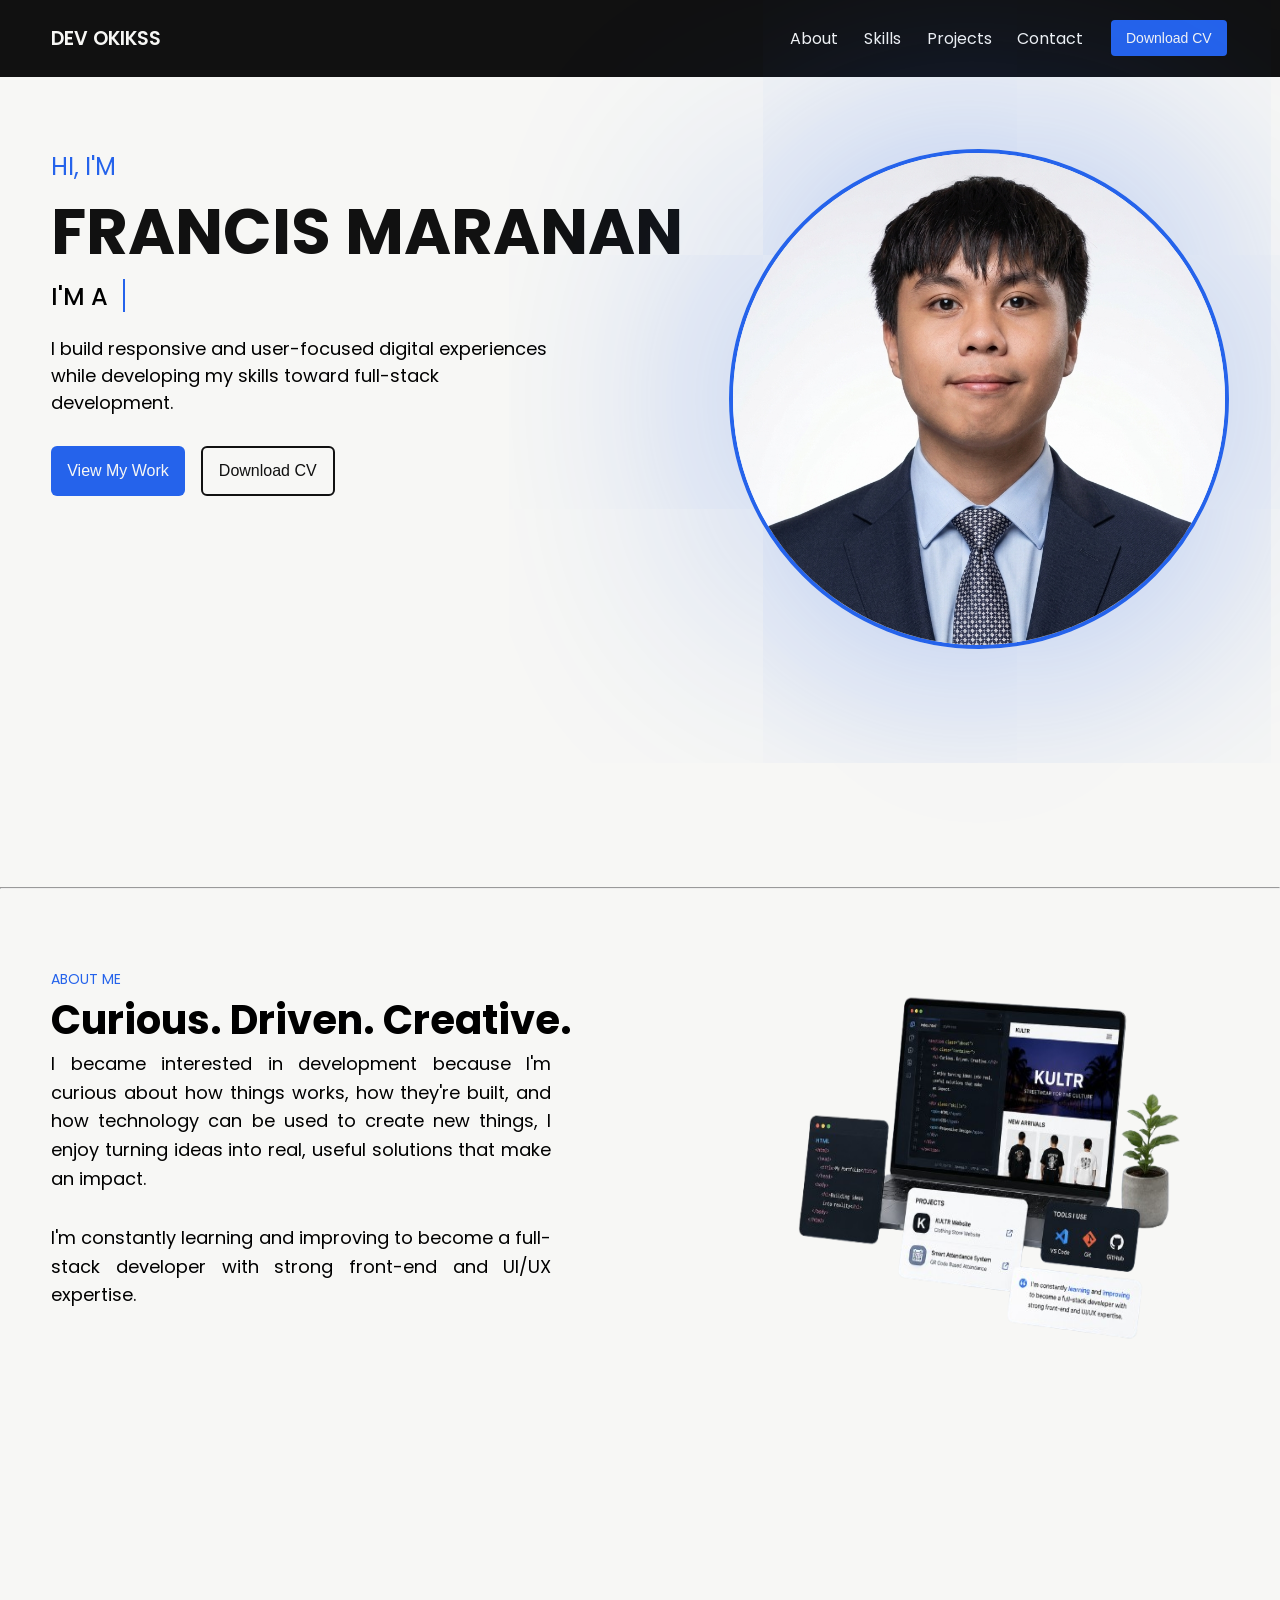
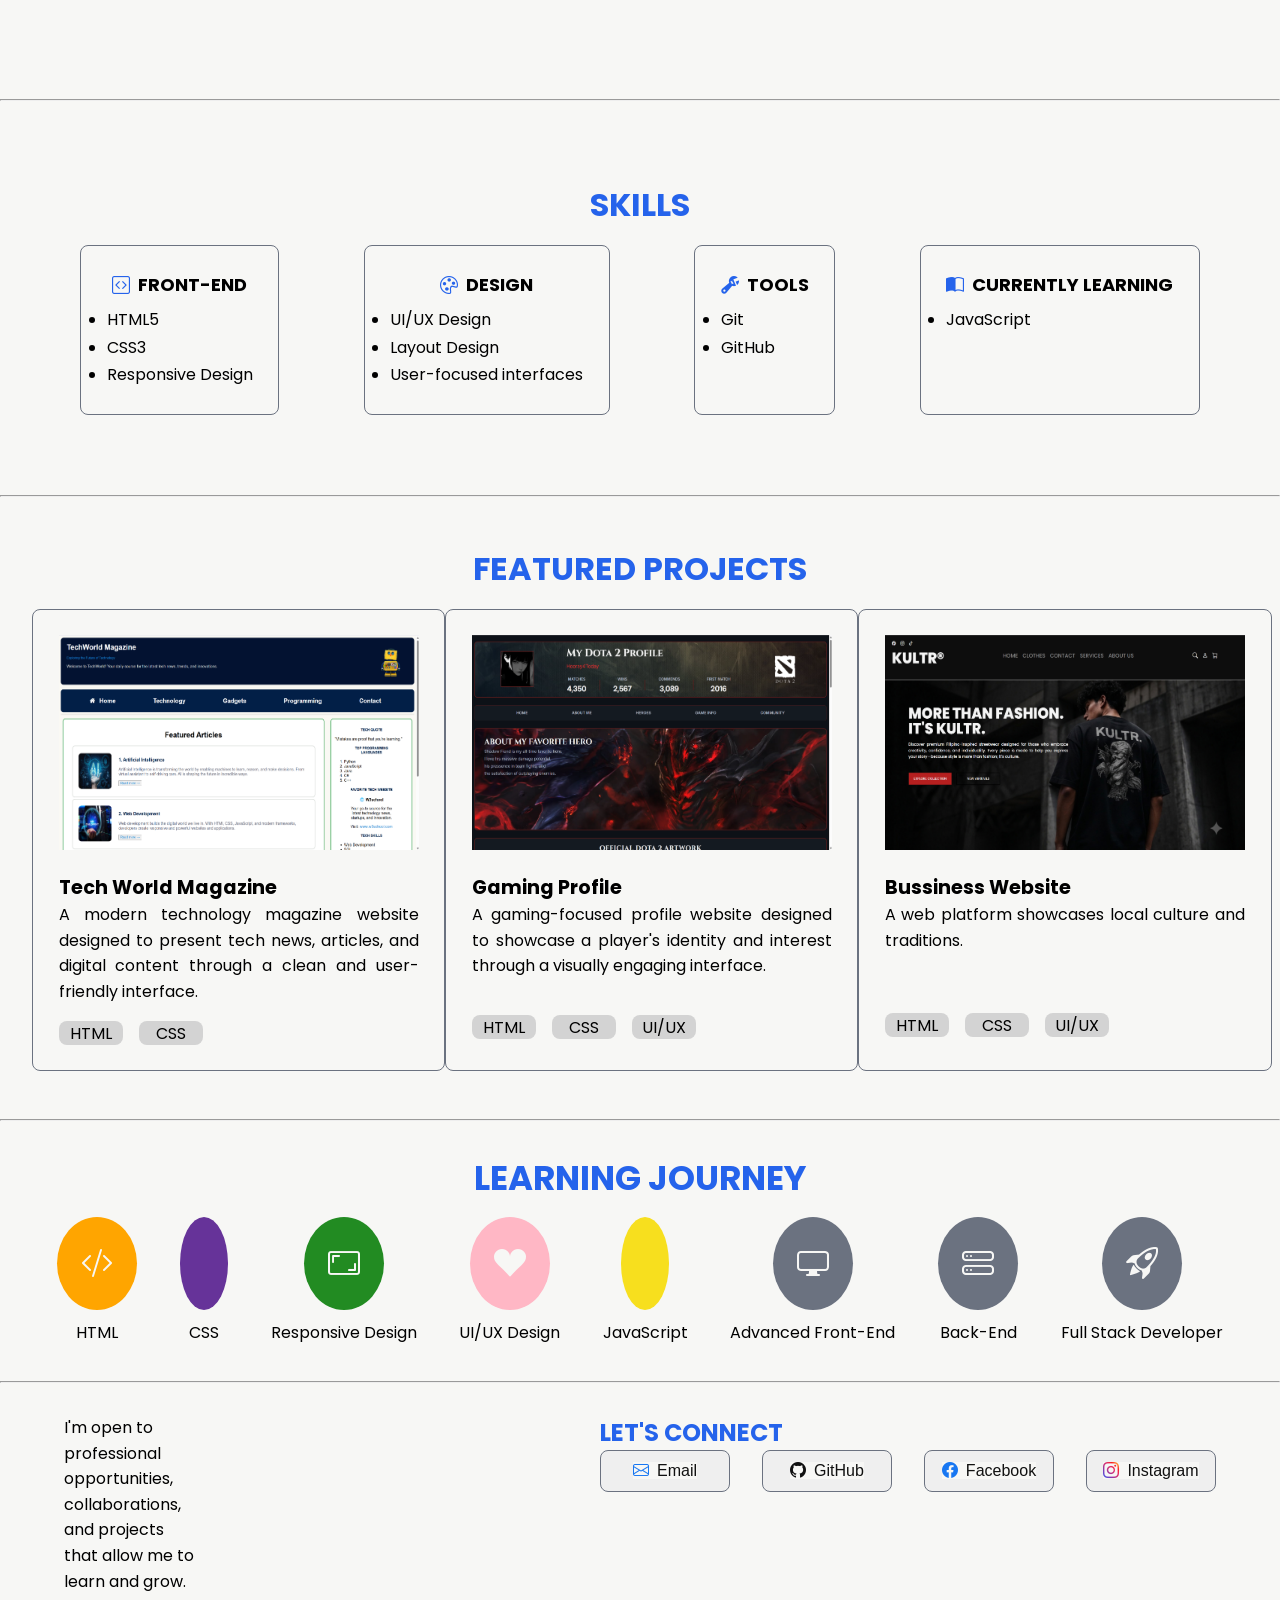
==== commit 012369a8: "finish the learning journey but needs some improvement on the contact section" ====
--- a/index.html
+++ b/index.html
@@ -163,52 +163,56 @@
                     </div>
                 </div>
             </div>
-        </section>
+        </section><hr>
 
             <!-- learning journey section -->
         <section id="learning-journey">
-            <!-- html -->
-            <div class="tech-container">
-                <i class="bi bi-code-slash"></i>
-                <p>HTML</p>
-            </div>
-            <!-- css -->
-            <div class="tech-container">
-                <i class="bi bi-css"></i>
-                <p>CSS</p>
-            </div>
-            <!-- responsive -->
-            <div class="tech-container">
-                <i class="bi bi-aspect-ratio"></i>
-                <p>Responsive Design</p>
-            </div>
-            <!-- ui/ux design -->
-            <div class="tech-container">
-                <i class="bi bi-suit-heart-fill"></i>   
-                <p>UI/UX Design</p>
-            </div>
-
-            <!-- javascript -->
-            <div class="tech-container">
-                <i class="bi bi-javascript"></i>
-                <p>JavaScript</p>
-            </div>
-            <!-- Advanced Front-End -->
-            <div class="tech-container">
-                <i class="bi bi-display"></i>
-                <p>Advanced Front-End</p>
-            </div>
-            <!-- Back-End -->
-            <div class="tech-container">
-                <i class="bi bi-hdd-stack"></i>
-                <p>Back-End</p>
-            </div>
-            <!-- full stack -->
-            <div class="tech-container">
-                <i class="bi bi-rocket-takeoff"></i>
-                <p>Full Stack Developer</p>
-            </div>
-        </section>
+            
+            <h1>Learning Journey</h1>
+            <div class="learning-container">
+                    <!-- html -->
+                <div class="tech-container">
+                    <i class="bi bi-code-slash" style="background-color:#FFA500;"></i>
+                    <p>HTML</p>
+                </div>
+                <!-- css -->
+                <div class="tech-container">
+                    <i class="bi bi-css" style="background-color: #663399;"></i>
+                    <p>CSS</p>
+                </div>
+                <!-- responsive -->
+                <div class="tech-container">
+                    <i class="bi bi-aspect-ratio" style="background-color: #228B22;"></i>
+                    <p>Responsive Design</p>
+                </div>
+                <!-- ui/ux design -->
+                <div class="tech-container">
+                    <i class="bi bi-suit-heart-fill" style="background-color: #FFB7C5;"></i>   
+                    <p>UI/UX Design</p>
+                </div>
+
+                <!-- javascript -->
+                <div class="tech-container">
+                    <i class="bi bi-javascript" style="background-color: #F7DF1E;"></i>
+                    <p>JavaScript</p>
+                </div>
+                <!-- Advanced Front-End -->
+                <div class="tech-container">
+                    <i class="bi bi-display"></i>
+                    <p>Advanced Front-End</p>
+                </div>
+                <!-- Back-End -->
+                <div class="tech-container">
+                    <i class="bi bi-hdd-stack"></i>
+                    <p>Back-End</p>
+                </div>
+                <!-- full stack -->
+                <div class="tech-container">
+                    <i class="bi bi-rocket-takeoff"></i>
+                    <p>Full Stack Developer</p>
+                </div>
+            </div>
+        </section><hr>
 
         <!-- Contact section -->
         <section id="lets-connect">
@@ -216,10 +220,10 @@
             <div>
                 <h1>Let's Connect</h1>
                 <div class="social-media">
-                    <button><a href=""><i class="bi bi-envelope"></i>Email</a></button>
-                    <button><a href=""><i class="bi bi-github"></i>GitHub</a></button>
-                    <button><a href=""><i class="bi bi-facebook"></i>Facebook</a></button>
-                    <button><a href=""><i class="bi bi-instagram"></i>Instagram</a></button>
+                    <button><a href=""><i class="bi bi-envelope email-icon"></i>Email</a></button>
+                    <button class="github"><a href=""><i class="bi bi-github github-icon"></i>GitHub</a></button>
+                    <button class="facebook"><a href=""><i class="bi bi-facebook facebook-icon"></i>Facebook</a></button>
+                    <button class="instagram"><a href=""><i class="bi bi-instagram instagram-icon"></i>Instagram</a></button>
                 </div>
             </div>
         </section>
--- a/css/index.css
+++ b/css/index.css
@@ -309,10 +309,12 @@
 }
 
 /* feauture projects */
-
+#featured-projects{
+    padding: 3rem 2rem;
+}
 #featured-projects h1{
     font-size: 2rem;
-    padding-top: 1rem;
+    padding-bottom: 1rem;
     text-align: center;
     text-transform: uppercase;
     color: var(--accent-color);
@@ -368,16 +370,145 @@
     padding-top: 2.75rem;
 }
 
-
-
-
-
-
-
-
-
-
-
-
-
-
+/* learning journey */
+#learning-journey h1{
+    padding-top: 2rem;
+    text-align: center;
+    text-transform: uppercase;
+    font-size: clamp(2.125rem, 1.5vw, 1.25rem);
+    color: var(--accent-color);
+}
+.learning-container{
+    padding: 2.25rem;
+    display: flex;
+    justify-content: space-around;
+    align-items: center;
+    text-align: center;
+}
+
+.tech-container i{
+    font-size: 2rem;
+    position: relative;
+    padding: 1.5rem;
+    border-radius: 50%;
+    background-color: var(--sub-color);
+    color: #F7F7F5;
+}
+
+.tech-container p{
+    padding-top: 32px;
+}
+
+/* contact */
+#lets-connect{
+    padding: 2rem 4rem;
+    display: flex;
+    gap: 25rem;
+
+    h1{
+        color: var(--accent-color);
+        text-transform: uppercase;
+    }
+
+    p{
+        width: 450px;
+        line-height: 1.6;
+    }
+}
+
+.social-media{
+    display: flex;
+    gap: 2rem;
+}
+
+.social-media button{
+    height: 42px;
+    width: 130px;
+    border-radius: 8px;
+    border: 1px solid var(--sub-color);
+}
+
+.social-media a{
+    color: var(--text-color);
+    font-size: 1rem;
+    background-color: var(--bg-color);
+
+    i{
+        padding-right: 8px;
+    }
+}
+
+.instagram-icon{
+    background: linear-gradient(45deg, #405DE6, #5851DB, #833AB4, #C13584, #E1306C, #FD1D1D, #FCAF45, #F56040, #FECBC4);
+    background-clip: text;
+    -webkit-background-clip: text;
+    color: transparent;
+    display: inline-block; 
+}
+
+.facebook-icon{
+    color: #1877F2;
+}
+
+.email-icon{
+    color: #1877F2;
+}
+
+.facebook:hover{
+    background-color: #1877F2;
+
+    .facebook-icon{
+        color: #F7F7F5;
+        background-color: #1877F2;
+    }
+
+    a{
+        color: #F7F7F5;
+        background-color: #1877F2;
+    }
+}
+
+.instagram:hover{
+    background: linear-gradient(45deg, #405DE6, #5851DB, #833AB4, #C13584, #E1306C, #FD1D1D, #FCAF45, #F56040, #FECBC4);
+
+    .instagram-icon{
+        color: #F7F7F5;
+        /* background: linear-gradient(45deg, #405DE6, #5851DB, #833AB4, #C13584, #E1306C, #FD1D1D, #FCAF45, #F56040, #FECBC4); */
+    }
+
+    a{
+        color: #F7F7F5;
+        background: linear-gradient(45deg, #405DE6, #5851DB, #833AB4, #C13584, #E1306C, #FD1D1D, #FCAF45, #F56040, #FECBC4);
+    }
+}
+
+.github:hover{
+    color: #F7F7F5;
+    background-color: var(--text-color);
+
+    a{
+        color: var(--bg-color);
+        background-color: var(--text-color);
+    }
+    i{
+        color: var(--bg-color);
+        background-color: var(--text-color);
+    }
+}
+
+
+
+
+
+
+
+
+
+
+
+
+
+
+
+
+
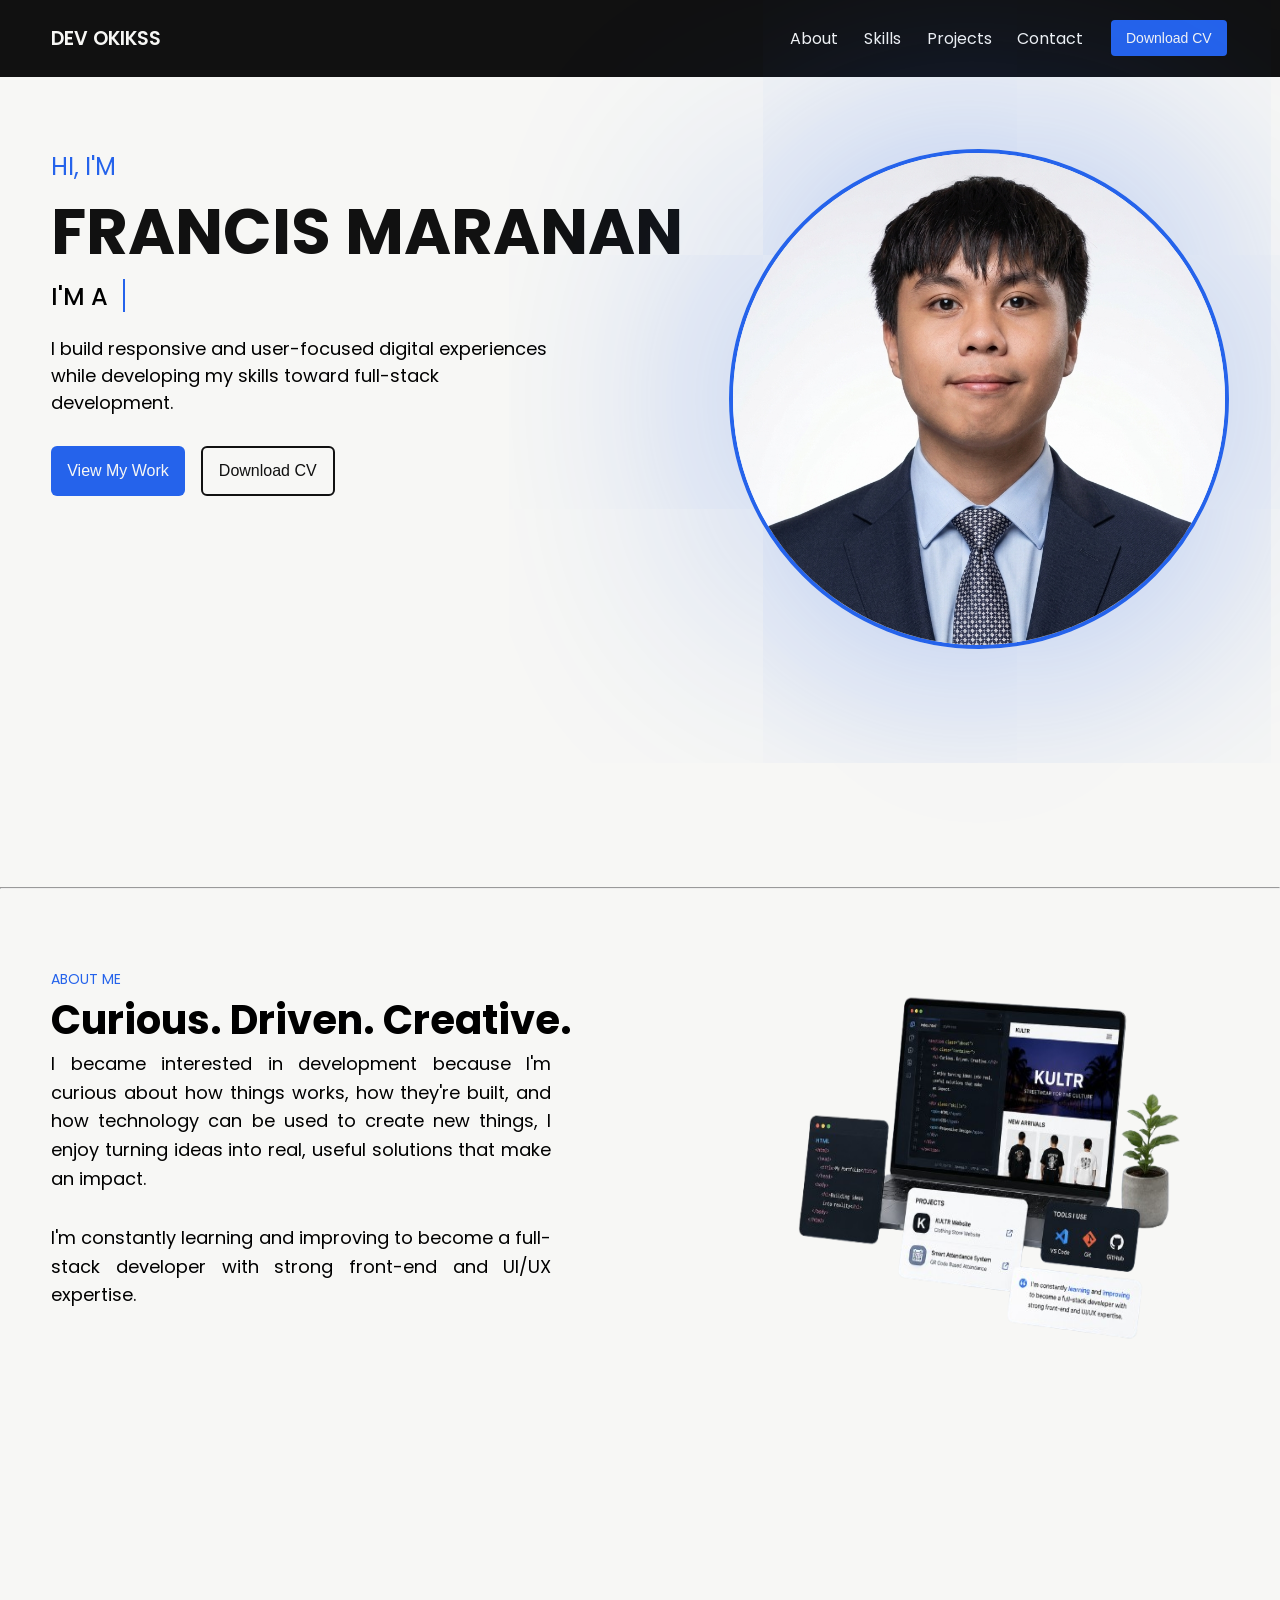
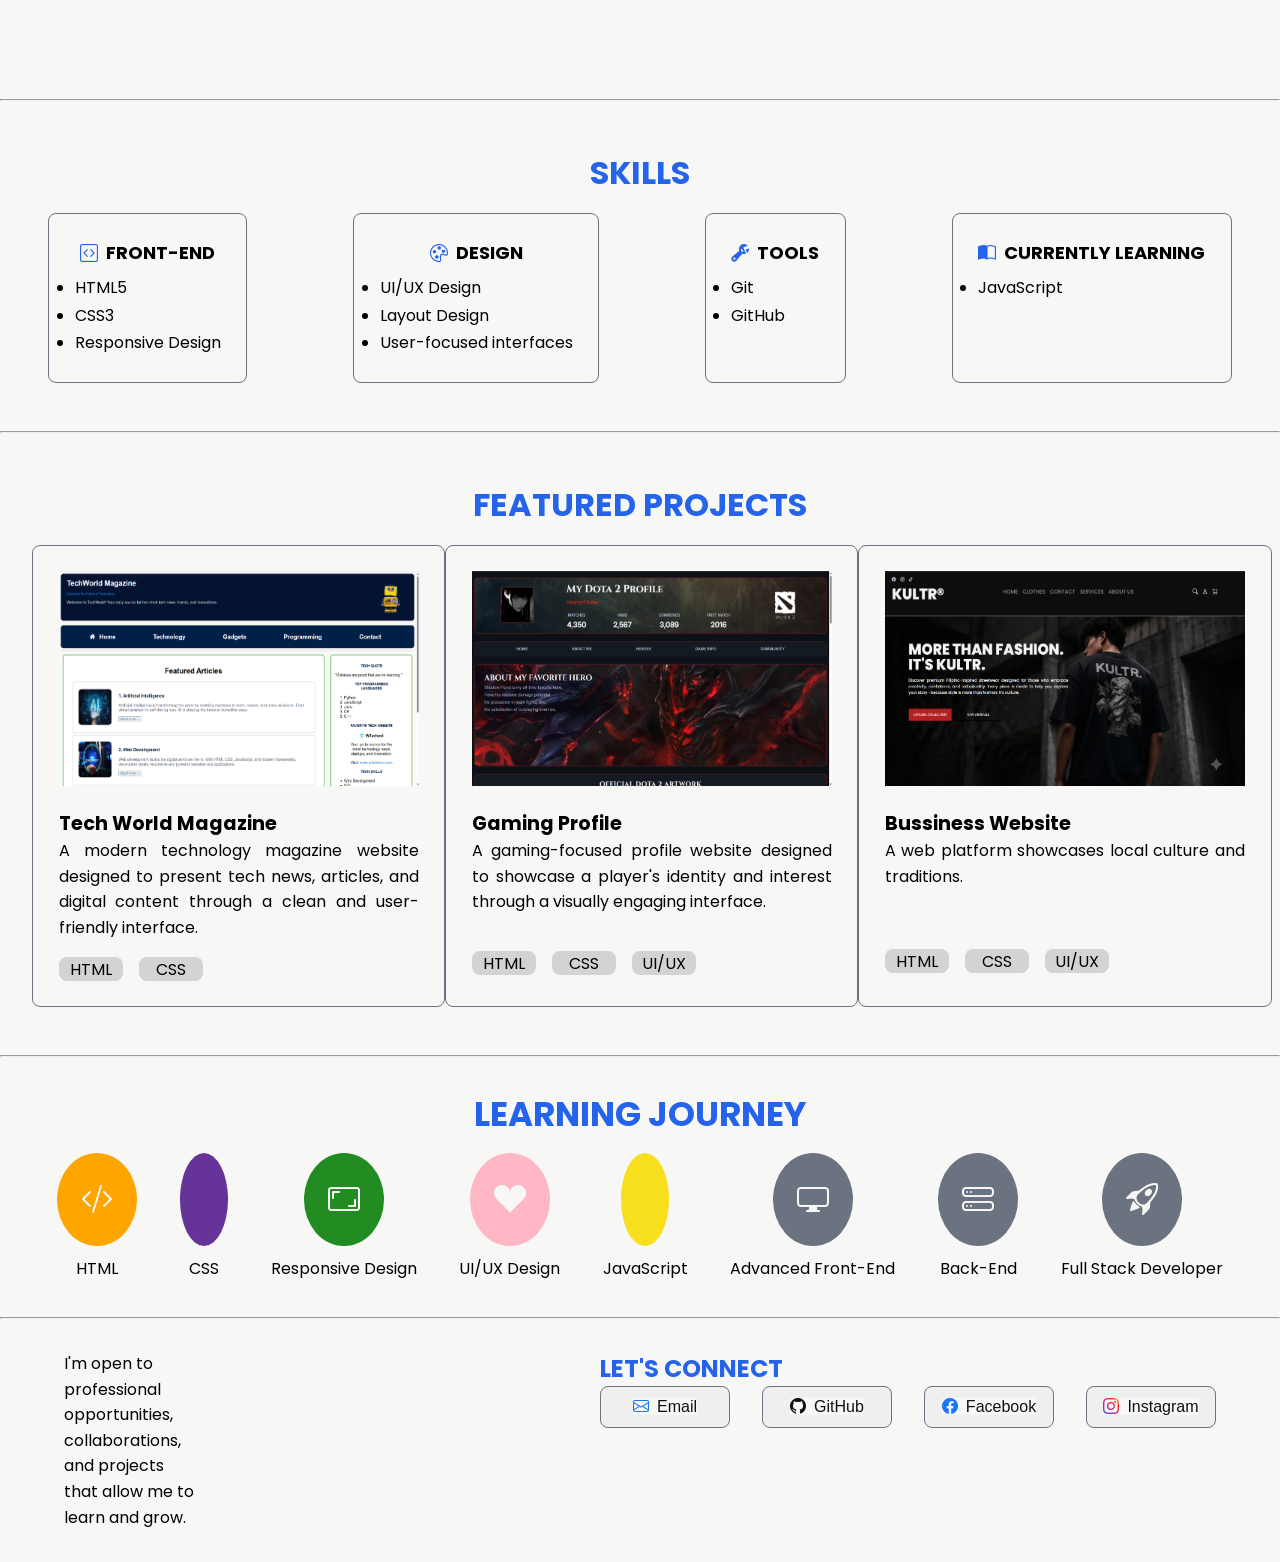
==== commit 74899598: "fix some overlapping paddings" ====
--- a/index.html
+++ b/index.html
@@ -220,10 +220,10 @@
             <div>
                 <h1>Let's Connect</h1>
                 <div class="social-media">
-                    <button><a href=""><i class="bi bi-envelope email-icon"></i>Email</a></button>
-                    <button class="github"><a href=""><i class="bi bi-github github-icon"></i>GitHub</a></button>
-                    <button class="facebook"><a href=""><i class="bi bi-facebook facebook-icon"></i>Facebook</a></button>
-                    <button class="instagram"><a href=""><i class="bi bi-instagram instagram-icon"></i>Instagram</a></button>
+                    <button><a href="" target="_blank"><i class="bi bi-envelope email-icon"></i>Email</a></button>
+                    <button class="github"><a href="https://github.com/Francis-D-Maranan" target="_blank"><i class="bi bi-github github-icon"></i>GitHub</a></button>
+                    <button class="facebook"><a href="https://web.facebook.com/francis.maranan.31/" target="_blank"><i class="bi bi-facebook facebook-icon"></i>Facebook</a></button>
+                    <button class="instagram"><a href="https://www.instagram.com/notpopefrann.xx/" target="_blank"><i class="bi bi-instagram instagram-icon"></i>Instagram</a></button>
                 </div>
             </div>
         </section>
--- a/css/index.css
+++ b/css/index.css
@@ -264,7 +264,7 @@
 #skills{
     justify-content: center;
     align-items: center;  
-    padding: clamp(5rem, 8vh, 7rem);
+    padding: clamp(3rem, 4vh, 7rem);
 
     h1{
         text-align: center;
